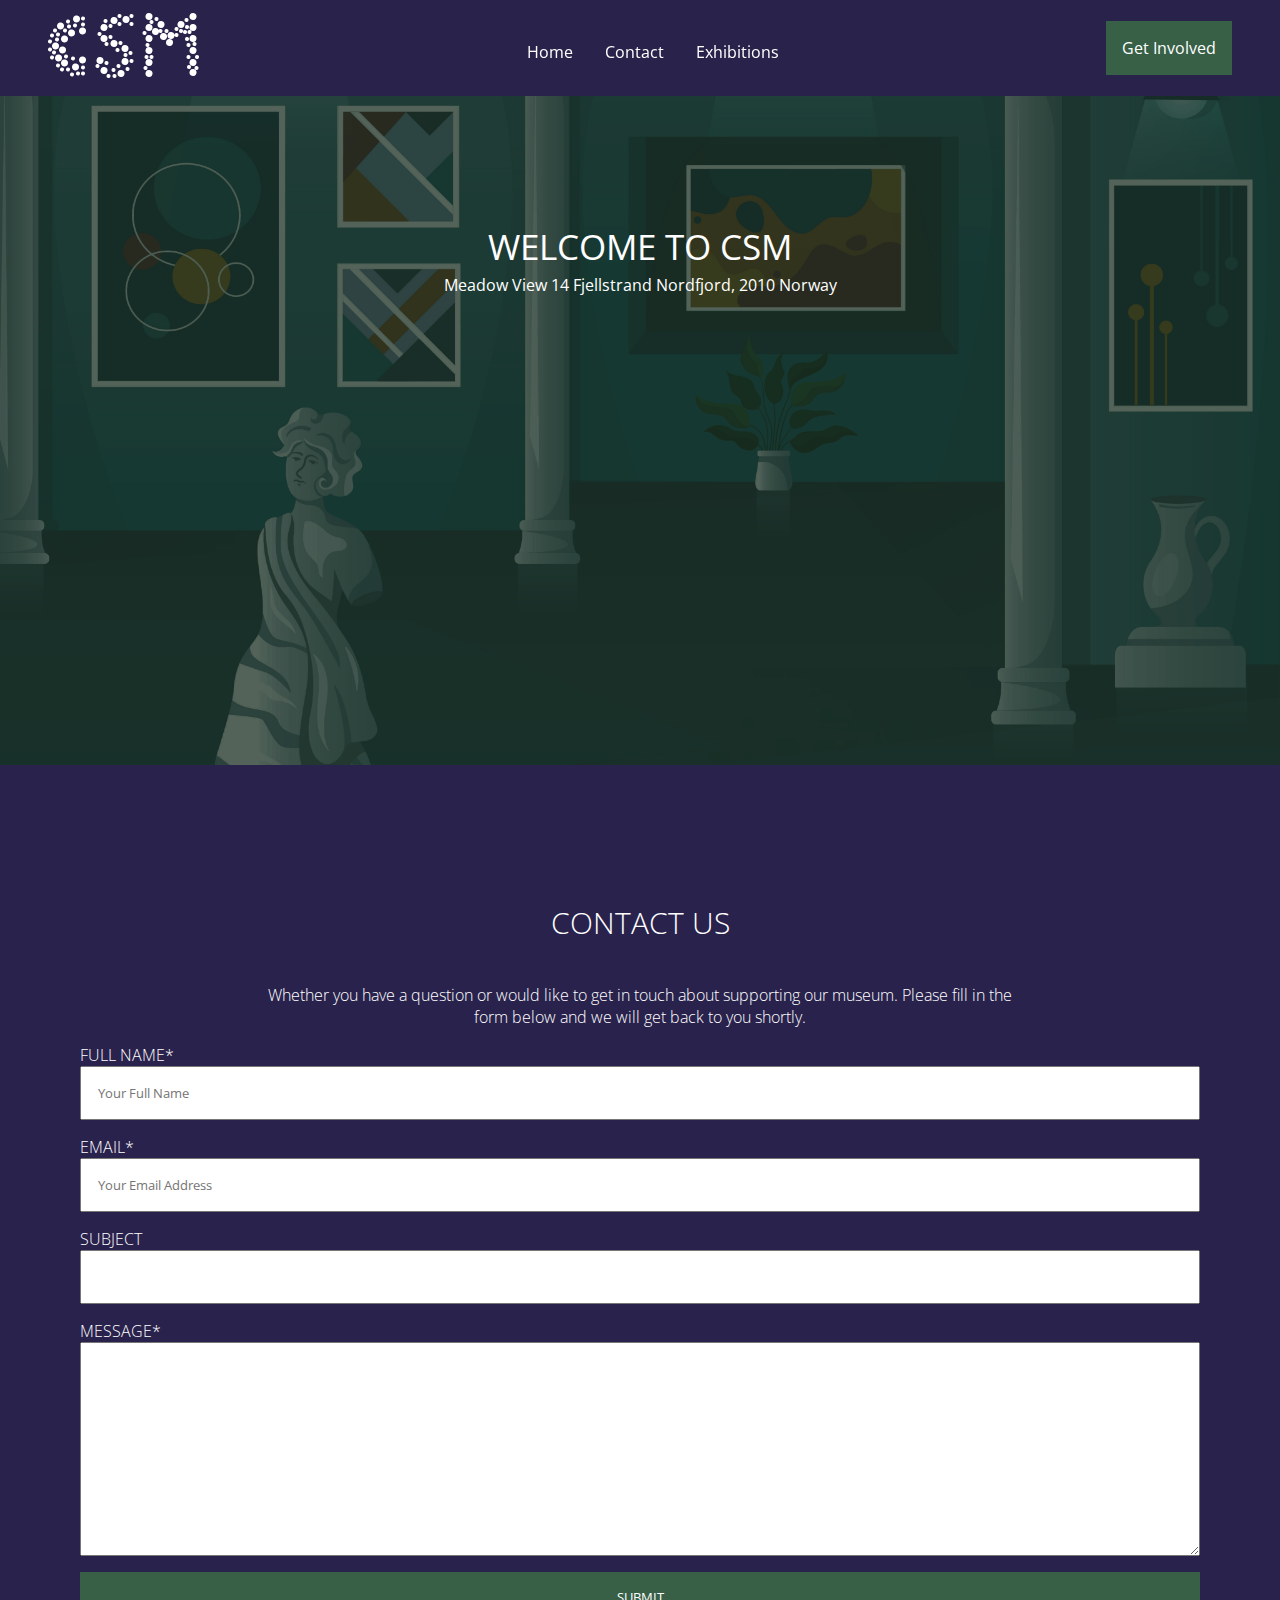
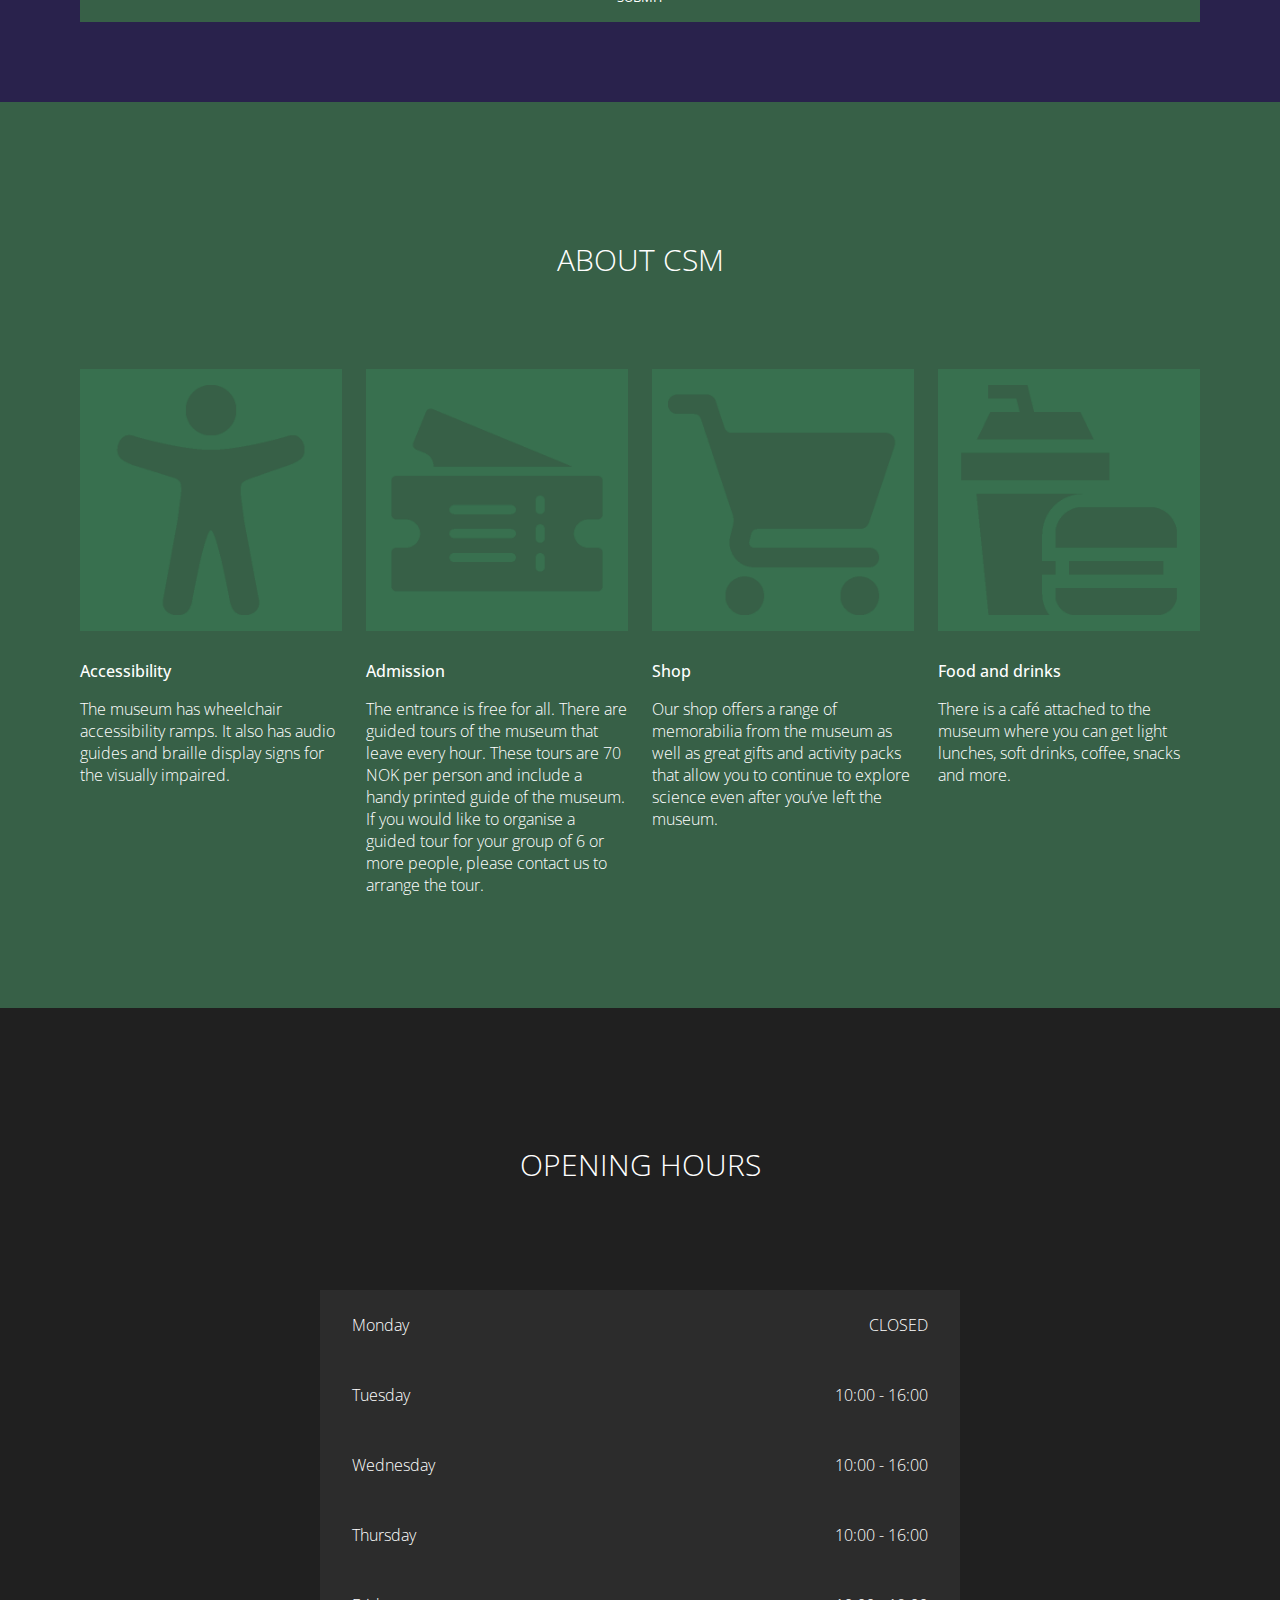
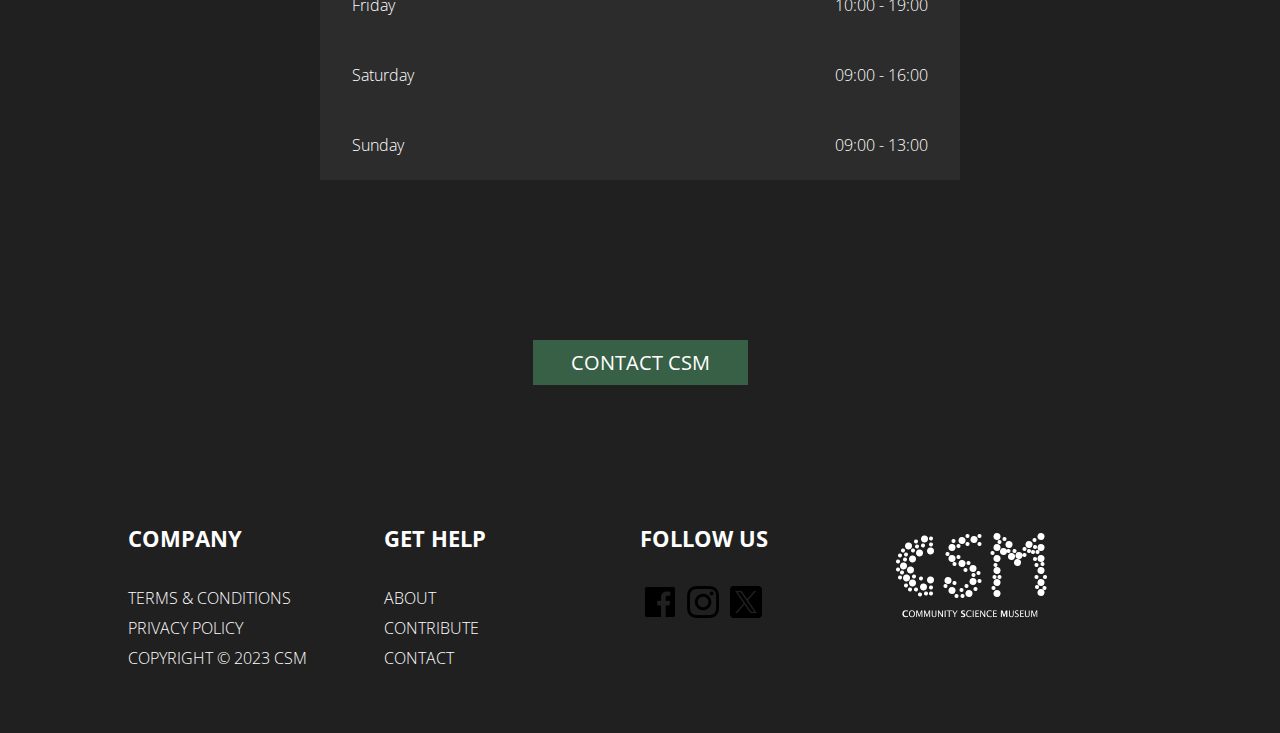
==== contact.html @ cf89c5a9 "styling" ====
<!DOCTYPE html>
<html lang="en">
  <head>
    <meta charset="UTF-8" />
    <meta name="viewport" content="width=device-width, initial-scale=1.0" />
    <title>CSM｜Contact</title>
    <link rel="stylesheet" href="style.css" />
    <link rel="shortcut icon" href="images/favicon.ico" type="image/x-icon" />
  </head>
  <body>
    <nav class="top-nav">
      <div>
        <a href="index.html">
          <img
            src="images/logocsm.png"
            class="logo-csm"
            alt="Community Science Museum LOGO"
          />
        </a>
      </div>
      <input type="checkbox" id="menu-toggle" />
      <label class="menu-button-container" for="menu-toggle">
        <div class="menu-button"></div>
      </label>
      <ul class="menu">
        <li><a href="index.html">Home</a></li>
        <li><a href="contact.html">Contact</a></li>
        <li><a href="exhibition.html">Exhibitions</a></li>
      </ul>
      <ul class="get-involved">
        <li><a href="get-involved.html">Get Involved</a></li>
      </ul>
    </nav>

    <main>
      <div class="banner contact-banner">
        <h1 class="banner-title contact-t">WELCOME TO CSM</h1>
        <span>Meadow View 14 Fjellstrand Nordfjord, 2010 Norway </span>
      </div>

      <div id="contact-section" class="contact-bg">
        <div class="welcome">
          <h2 class="wlc">CONTACT US</h2>
        </div>
        <p class="question">
          Whether you have a question or would like to get in touch about
          supporting our museum. Please fill in the form below and we will get
          back to you shortly.
        </p>

        <div class="container contact-container">
          <form>
            <div class="form-row">
              <label for="fname">FULL NAME*</label>
              <input
                type="text"
                id="fname"
                name="fullname"
                placeholder="Your Full Name"
              />
            </div>

            <div class="form-row">
              <label for="email">EMAIL*</label>
              <input
                type="email"
                id="email"
                name="e-mail"
                placeholder="Your Email Address"
              />
            </div>

            <div class="form-row">
              <label for="subject">SUBJECT</label>
              <input type="text" id="subject" name="subject" placeholder="" />
            </div>

            <div class="form-row">
              <label for="message">MESSAGE*</label>
              <textarea name="message" id="message" rows="10"></textarea>
            </div>

            <div class="form-row">
              <input type="submit" value="SUBMIT" />
            </div>
          </form>
        </div>
      </div>

      <div id="aboutpage" class="how-to-explore">
        <div class="welcome">
          <h2 class="wlc">ABOUT CSM</h2>
        </div>
        <div class="container how-grid">
          <div class="how-item">
            <img src="images/accessgreen.png" alt="accessibility icon" />
          </div>
          <div class="how-item">
            <img src="images/ticketgreen.png" alt="ticket icon" />
          </div>
          <div class="how-item">
            <img src="images/cartgreen.png" alt="shopping cart icon" />
          </div>
          <div class="how-item">
            <img src="images/foodgreen.png" alt="food & drink icon" />
          </div>
          <div class="how-item">
            <span class="desc">Accessibility</span>
            <p>
              The museum has wheelchair accessibility ramps. It also has audio
              guides and braille display signs for the visually impaired.
            </p>
          </div>
          <div class="how-item">
            <span class="desc">Admission</span>
            <p>
              The entrance is free for all. There are guided tours of the museum
              that leave every hour. These tours are 70 NOK per person and
              include a handy printed guide of the museum. If you would like to
              organise a guided tour for your group of 6 or more people, please
              contact us to arrange the tour.
            </p>
          </div>
          <div class="how-item">
            <span class="desc">Shop</span>
            <p>
              Our shop offers a range of memorabilia from the museum as well as
              great gifts and activity packs that allow you to continue to
              explore science even after you’ve left the museum.
            </p>
          </div>
          <div class="how-item">
            <span class="desc">Food and drinks</span>
            <p>
              There is a café attached to the museum where you can get light
              lunches, soft drinks, coffee, snacks and more.
            </p>
          </div>
        </div>
      </div>

      <div id="time-section" class="time">
        <div class="welcome">
          <h2 class="wlc">OPENING HOURS</h2>
        </div>
        <table>
          <tr>
            <td>Monday</td>
            <td>CLOSED</td>
          </tr>
          <tr>
            <td>Tuesday</td>
            <td>10:00 - 16:00</td>
          </tr>
          <tr>
            <td>Wednesday</td>
            <td>10:00 - 16:00</td>
          </tr>
          <tr>
            <td>Thursday</td>
            <td>10:00 - 16:00</td>
          </tr>
          <tr>
            <td>Friday</td>
            <td>10:00 - 19:00</td>
          </tr>
          <tr>
            <td>Saturday</td>
            <td>09:00 - 16:00</td>
          </tr>
          <tr>
            <td>Sunday</td>
            <td>09:00 - 13:00</td>
          </tr>
        </table>
      </div>
      <div class="cta">
        <button class="btn explore">
          <a href="#contact-section">CONTACT CSM</a>
        </button>
      </div>
    </main>

    <footer>
      <div class="footer-col">
        <h4>COMPANY</h4>
        <ul>
          <li><a href="terms.html">TERMS & CONDITIONS</a></li>
          <li><a href="policy.html">PRIVACY POLICY</a></li>
          <li>COPYRIGHT &COPY; 2023 CSM</li>
        </ul>
      </div>
      <div class="footer-col">
        <h4>GET HELP</h4>
        <ul>
          <li><a href="contact.html#aboutpage">ABOUT</a></li>
          <li><a href="get-involved.html">CONTRIBUTE</a></li>
          <li><a href="contact.html">CONTACT</a></li>
        </ul>
      </div>
      <div class="footer-col">
        <h4>FOLLOW US</h4>
        <div class="social">
          <img src="images/facebook (1).png" alt="facebook logo" />
          <img src="images/instagram (1).png" alt="instagram logo" />
          <img src="images/twitter (2).png" alt="twitter logo" />
        </div>
      </div>

      <div class="footer-col">
        <div class="csm-bw">
          <img src="images/CSM-LOG.png" alt="CSM logo" />
        </div>
      </div>
    </footer>
  </body>
</html>
---- style.css ----
@import url("https://fonts.googleapis.com/css2?family=Open+Sans:ital,wght@0,300;0,500;0,700;0,800;1,300;1,500;1,700&display=swap");

/* ALL PAGES */

*,
*::after,
*::before {
  box-sizing: border-box;
  font-family: "Open Sans", sans-serif;
  scroll-behavior: smooth;
}

body {
  margin: 0;
  background-color: var(--body-bg);
}

:root {
  --primary-green: #376047;
  --secondary-green: #38704f;
  --body-bg: #202020;
  --primary-purple: #29224c;
  --secondary-purple: #342a66;
  --purple-grey: #78717c;
  --primary-white: #ffffff;
  --dark-border: #171717;
}

.get-involved {
  background-color: var(--primary-green);
  list-style-type: none;
  padding: 1rem;
}

.get-involved > li a {
  color: var(--primary-white);
  text-decoration: none;
  font-weight: 400;
}

.menu {
  display: flex;
  list-style-type: none;
  margin: 0;
  padding: 0;
}

.top-nav > div a:last-child {
  text-decoration: none;
}

.logo-csm {
  max-width: 100%;
}

.top-nav {
    display: flex;
    flex-direction: row;
    align-items: center;
    justify-content: space-between;
    background-color: rgba(41,34,76,0.99);
    backdrop-filter: blur(1rem);
    color: #fff;
    height: 60px;
    padding: 3em;
    position: fixed;
    z-index: 99999;
    width: 100%;
  }
  
  .menu {
    display: flex;

  list-style-type: none;
  margin: 0;
  padding: 0;
}

.menu > li {
  margin: 0 1rem;
  overflow: hidden;
  margin-top: 0.5rem;
  display: inline block;
  transition: 0.3s ease-in-out;
}

.menu > li a {
  text-decoration: none;
  color: var(--primary-white);
  font-weight: 400;
}

.menu > li a:hover {
  font-weight: 700;
}

.menu-button-container {
  display: none;
  height: 100%;
  width: 30px;
  cursor: pointer;
  flex-direction: column;
  justify-content: center;
  align-items: center;
}

#menu-toggle {
  display: none;
}

.menu-button,
.menu-button::before,
.menu-button::after {
  display: block;
  background-color: var(--primary-white);
  position: absolute;
  height: 2px;
  width: 50px;
  transition: 400ms ease;
  border-radius: 99999px;
}

.menu-button::before {
  content: "";
  margin-top: 10px;
}

.menu-button::after {
  content: "";
  margin-top: -10px;
}

#menu-toggle:checked + .menu-button-container .menu-button::before {
  margin-top: 0px;
  transform: rotate(405deg);
}

#menu-toggle:checked + .menu-button-container .menu-button {
  background: rgba(255, 255, 255, 0);
}

#menu-toggle:checked + .menu-button-container .menu-button::after {
  margin-top: 0px;
  transform: rotate(-405deg);
}

@media (max-width: 768px) {
  .get-involved {
    display: none;
  }

  .menu-button-container {
    display: flex;
  }

  .menu {
    position: absolute;
    top: 95px;
    left: 0;
    flex-direction: column;
    width: 100%;
    justify-content: center;
    align-items: center;
  }

  .padding {
    opacity: 0;
  }

  #menu-toggle ~ .menu li {
    height: 0;
    margin: 0;
    padding: 0;
    border: 0;
    transition: 400ms ease;
  }
  #menu-toggle:checked ~ .menu li {
    height: 4.5rem;
    padding: 1em;
    transition: 400ms ease;
  }
  .menu > li {
    display: flex;
    justify-content: center;
    margin: 0;
    padding: 0.5em 0;
    width: 100%;
    background-color: var(--primary-purple);
    z-index: 1;
  }

  .menu > li a {
    color: var(--primary-white);
  }
}

.container {
  width: min(95%, 70rem);
  margin-inline: auto;
}

footer {
  display: flex;
  flex-wrap: wrap;
  margin-top: auto;
  background-color: var(--body-bg);
  padding: 60px 10%;
  color: var(--primary-white);
}

.footer-col {
  width: 25%;
}

.footer-col h4 {
  position: relative;
  margin-bottom: 30px;
  font-size: 22px;
}

.footer-col ul {
  list-style: none;
  padding: 0;
  margin: 0;
}

.footer-col a,
.footer-col {
  text-decoration: none;
  color: var(--primary-white);
  transition: 0.4s ease;
  font-weight: 300;
  line-height: 30px;
}

.footer-col a:hover {
  padding-left: 2px;
}

.social img {
  display: inline-block;
  padding: 3.5px;
}

.csm-bw {
  position: relative;
  margin-top: 40px;
}

@media (max-width: 768px) {
  .footer-col {
    width: 50%;
  }

  footer {
    margin-inline: auto;
  }
}

@media (max-width: 500px) {
  footer {
    flex-direction: column;
    justify-content: center;
    align-items: center;
  }
}

/* HOME PAGE */

.banner {
    background-color: var(--primary-purple);
    padding-top: 200px;
    padding-bottom: 200px;
    justify-content: center;
    align-items: center;
    margin-inline: auto;
    background-size: cover;
    overflow-x: hidden;
    min-height: 70vh;
}

.greenastro {
  display: grid;
  grid-template-columns: 1fr 1fr;
  width: min(90%, 90rem);
  margin-inline: auto;
  justify-content: center;
  align-items: center;
}

.astro-item {
  justify-content: center;
  text-align: center;
  color: var(--primary-white);
}

.banner-title {
  font-size: 35px;
  font-weight: 400;
  display: flex;
  justify-content: center;
  text-align: center;
  align-items: center;
  color: var(--primary-white);
}

.astro-item img {
  max-width: 100%;
  -webkit-animation: spin 10s linear infinite;
  -moz-animation: spin 10s linear infinite;
  animation: spin 10s linear infinite;
}
@-moz-keyframes spin {
  100% {
    -moz-transform: rotate(360deg);
  }
}
@-webkit-keyframes spin {
  100% {
    -webkit-transform: rotate(360deg);
  }
}
@keyframes spin {
  100% {
    -webkit-transform: rotate(360deg);
    transform: rotate(360deg);
  }
}

@media (max-width: 1000px) {
  .greenastro {
    grid-template-columns: 1fr;
  }
}

@media (max-width: 600px) {
  .greenastro h1 {
    font-size: 30px;
    word-wrap: nowrap;
  }
}

.welcome {
  display: flex;
  justify-content: center;
  align-items: center;
  margin-top: 5rem;
}

.wlc {
  color: var(--primary-white);
  font-size: 30px;
  font-weight: 300;
}


@media (max-width: 500px) {
  .opening {
    font-size: 20px;
  }
}

.opening {
  margin-top: -40px;
}

.opening a {
  color: var(--primary-white);
}

.welcome-container {
  gap: 1.5rem;
  display: grid;
  padding-block: 2rem;
  justify-content: center;
  grid-template-columns: repeat(2, 1fr);
  margin-top: 3rem;
}

.welcome-block {
  display: flex;
  flex-direction: column;
  justify-content: center;
  align-items: center;
  padding: 1rem;
  color: white;
  border: 2px solid var(--dark-border);
  gap: 1rem;
}

.welcome-block {
  font-weight: 300;
}

.welcome-image {
  background-image: url(images/fossile.png);
  background-position: center;
  background-size: cover;
  background-repeat: no-repeat;
}

.join-us {
  font-weight: 700;
}

@media (max-width: 950px) {
  .welcome-container {
    display: flex;
    flex-direction: column;
  }

  .welcome-image {
    aspect-ratio: 1.8;
  }
}

.container-bg.purple {
  background-color: var(--primary-purple);
  padding: 2rem;
}

.container-home {
  gap: 1.5rem;
  display: grid;
  padding-block: 2rem;
  grid-template-columns: repeat(3, 1fr);
}

.container-item img {
  max-width: 100%;
  min-height: 100%;
  padding: 1rem;
}

.container-item:nth-child(1) {
  grid-row: span 2;
  grid-column: span 2;
}

@media (max-width: 750px) {
  .container-home {
    display: flex;
    flex-direction: column;
    justify-content: center;
    align-items: center;
  }
}

.exhibition {
  font-size: 13px;
  color: var(--primary-white);
  padding: 0.8rem;
  cursor: grab;
  box-shadow: 2.5rem 3.75rem 3rem -3rem black;
  font-weight: 500;
  background-size: 45%;
  background-repeat: no-repeat;
  background-position: top right 15%;
}

.exhibition:hover {
  transform: translateY(-20px);
  background: var(--primary-white);
  color: #000000;
  transition: ease-out 0.3s;
  border-radius: 0.3rem;
}

.cosmology {
  background-color: var(--primary-purple);
  background-image: url(images/space.png);
}

.robotic {
  background-color: var(--purple-grey);
  background-image: url(images/ai.png);
}

.ecology {
  background-color: var(--body-bg);
  background-image: url(images/save-the-world.png);
}

.evolution {
  background-color: var(--primary-green);
  background-image: url(images/evolution.png);
}

.biology {
  background-color: var(--body-bg);
  background-image: url(images/molecular.png);
  background-position: bottom right 15%;
}

.exhibition-grid {
  gap: 1.5rem;
  display: grid;
  padding-block: 2rem;
}

.flex {
  display: flex;
  align-items: center;
}

.sub-title {
  font-weight: 700;
  font-size: 18px;
}

.ex-title {
  font-size: 18px;
  margin-bottom: 15px;
}

@media screen and (min-width: 900px) {
  .exhibition-grid {
    grid-template-columns: repeat(4, 1fr);
  }

  .exhibition:last-child {
    grid-column-start: 4;
    grid-row-start: 1;
    grid-row-end: 3;
  }

  .cosmology,
  .evolution {
    grid-column: span 2;
  }
}

@media (max-width: 850px) {
  .exhibition {
    background-size: 25%;
  }
}

.btn a {
  text-decoration: none;
  color: var(--primary-white);
  padding: 0.5rem;
  padding-left: 2rem;
  padding-right: 2rem;
  margin: 0;
  font-size: 20px;
  font-weight: 400;
}

.cta {
  display: flex;
  justify-content: center;
  align-items: center;
  margin-bottom: 3rem;
  margin-top: 1rem;
}

.view-more {
  background-color: var(--primary-purple);
  display: flex;
  border: none;
}

.image-gallery {
  gap: 1.5rem;
  display: grid;
  padding-block: 2rem;
  grid-template-columns: repeat(3, 1fr);
}

.gallery-item {
  aspect-ratio: 0.8/1;
  box-shadow: 2.5rem 3.75rem 3rem -3rem black;
}

.gallery-item:first-child {
  background-image: url(images/flatart-polarb.png);
}
.gallery-item:nth-child(2) {
  background-image: url(images/flatart-plane.png);
}
.gallery-item:nth-child(3) {
  background-image: url(images/flatart-lab.png);
}
.gallery-item:nth-child(4) {
  background-image: url(images/flatart-dino.png);
}
.gallery-item:nth-child(5) {
  background-image: url(images/museumgrid.png);
}
.gallery-item:last-child {
  background-image: url(images/flatart-robot.png);
}

.gallery-item {
  background-position: center;
  background-size: cover;
  background-repeat: no-repeat;
}

@media (max-width: 850px) {
  .image-gallery {
    grid-template-columns: repeat(2, 1fr);
  }
}


.explore {
  background-color: var(--primary-green);
  border: none;
  display: flex;
}

.explore:hover,
.visit:hover,
.get-involved:hover {
  box-shadow: #1b3324 5px 5px;
}

.btn.explore-banner {
  border: 5px solid rgb(12, 1, 44);
}

.view-more:hover,
.involved:hover,
.explore-banner:hover {
  box-shadow: rgb(12, 1, 44) 5px 5px;
}

.btn:hover {
  transform: translateY(-5px);
  transition: ease-in 0.3s;
}

.get-involved:hover {
  transform: translateY(-5px);
  transition: ease-in 0.3s;
}

.btn.visit {
  background-color: var(--primary-green);
  border: none;
  padding: 0.5rem;
}

.btn.involved,
.explore-banner {
  background-color: var(--primary-purple);
  border: none;
  padding: 0.5rem;
  margin-top: 1.5rem;
}

.explore-grid {
  display: grid;
  padding-block: 2rem;
  grid-template-columns: repeat(2, 1fr);
  gap: 5rem;
  padding: 20px;
}

.explore-item {
  background-color: var(--primary-green);
  min-height: 400px;
}

.teacher {
  background-image: url(images/professor.png);
  background-size: contain;
  background-repeat: no-repeat;
  background-position: center;
}

.kid {
  background-image: url(images/children.png);
  background-size: contain;
  background-repeat: no-repeat;
  background-position: center;
}

.research {
  background-image: url(images/student.png);
  background-size: contain;
  background-repeat: no-repeat;
  background-position: center;
}

.container-bg.green {
  background-color: var(--secondary-green);
  padding: 2rem;
}

.explore-item.paragraph {
  display: flex;
  flex-direction: column;
  justify-content: center;
  align-items: center;
  color: var(--primary-white);
  background-color: var(--secondary-green);
  font-weight: 300;
}

.paragraph h3 {
  font-weight: 400;
}

@media (max-width: 850px) {
  .explore-grid {
    grid-template-columns: 1fr;
    gap: 0rem;
  }

  .explore-item:nth-child(1) {
    grid-row: 2;
  }

  .explore-item:last-child {
    grid-row-start: 5;
  }
}

/* EXHIBITION PAGE */

.exhibition-banner {
  background-image: url(images/exhibition-banner.png);
  height: 70vh;
  background-position: top right 70%;
  background-size: cover;
}

.ex-container {
  gap: 1.5rem;
  display: grid;
  padding-block: 2rem;
  grid-template-columns: repeat(2, 1fr);
}

.ex-item {
  position: relative;
  display: inline-block;
  cursor: pointer;
}

.testmest {
  color: var(--primary-white);
  display: flex;
  justify-content: center;
  background-color: var(--secondary-green);
  margin: 0;
  padding: 1rem;
}

.overlay-content {
  position: absolute;
  top: 0%;
  left: 0;
  width: 100%;
  padding: 20px;
  box-sizing: border-box;
  text-align: center;
  transition: transform 0.5s ease-in-out;
  transform: translateY(50px);
  opacity: 0;
  background-color: rgba(41, 34, 76, 0.9);
  z-index: 2;
}

.ex-item:hover .overlay-content {
  transform: translateY(0);
  opacity: 1;
}

.ex-item:hover .testmest {
  opacity: 0;
}

.overlay-content h2 {
  font-size: 24px;
  margin-bottom: 10px;
  color: var(--primary-white);
}

.overlay-content p {
  font-size: 13px;
  color: var(--primary-white);
  font-weight: 300;
}

.ex-item img {
  object-fit: cover;
  max-width: 100%;
  max-height: 100%;
  object-position: center;
  background-color: var(--secondary-green);
  box-shadow: 2.5rem 3.75rem 3rem -3rem black;
}

.ex-item:nth-child(3) {
  grid-column: span 2;
}

.ex-item::before {
  content: "";
  position: absolute;
  top: 0;
  left: 0;
  display: flex;
  width: 100%;
  height: 100%;
  background-color: rgba(41, 34, 76, 0.95);
  z-index: 1;
  opacity: 0;
  text-align: center;
  justify-content: center;
  color: white;
  transition: ease-out 0.5s;
}

.ex-item:hover::before {
  opacity: 1;
}

@media (max-width: 900px) {
  .ex-container {
    grid-template-columns: repeat(1, 1fr);
  }

  .ex-item:nth-child(3) {
    grid-column: span 1;
  }
}


.upcomming-bg {
  background-color: var(--primary-purple);
}

.upcomming {
  gap: 1.5rem;
  display: grid;
  padding-block: 2rem;
}

.event-item img {
  max-width: 100%;
}

.event-item {
  justify-content: center;
  text-align: center;
  color: var(--primary-white);
}

.event-item p {
  font-weight: 300;
}

.intrested {
  display: grid;
  justify-content: center;
  text-align: center;
  padding-bottom: 2rem;
  color: var(--primary-white);
}

.intrested p {
  margin-top: -10px;
}

.toppad {
  padding-top: 2rem;
}

.contact-banner {
  height: 85vh;
  background-image: url(images/welcomebanner.png);
}

.contact-banner span {
  color: var(--primary-white);
  display: flex;
  justify-content: center;
}

.contact-t {
  margin-bottom: 4px;
}

@media (max-width: 400px) {
  .contact-banner span {
    font-size: 12px;
  }
}

form {
  display: flex;
  flex-direction: column;
  color: white;
  font-weight: 300;
}

.form-row {
  display: flex;
  flex-direction: column;
  margin-bottom: 1rem;
}

input,
textarea,
input[type="submit"] {
  width: 100%;
  max-width: 100%;
  box-sizing: border-box;
  padding: 1rem;
}

input[type="submit"] {
  background-color: var(--primary-green);
  color: white;
  border: none;
  cursor: pointer;
}

input[type="submit"]:hover {
  background-color: #38704f;
  box-shadow: #1b3324 5px 5px;
  transform: translateY(-5px);
  transition: ease-in 0.3s;
}

.contact-bg {
  background-color: var(--primary-purple);
  padding-top: 2rem;
  padding-bottom: 4rem;
}

.question {
  width: min(95%, 50rem);
  display: grid;
  justify-content: center;
  text-align: center;
  margin: 0 auto;
  padding: 1rem;
  color: var(--primary-white);
  font-weight: 300;
}

.how-to-explore {
  background-color: var(--primary-green);
  padding-top: 2rem;
  padding-bottom: 4rem;
}

.how-item img {
  max-width: 100%;
  background-color: #38704f;
  padding: 1rem;
}

.how-grid {
  margin-top: 2rem;
  display: grid;
  grid-template-columns: repeat(4, 1fr);
  gap: 1.5rem;
  justify-content: center;
  padding-block: 2rem;
}

.how-item {
  color: var(--primary-white);
  font-weight: 300;
}

.how-item > span {
  font-weight: 500;
}

button {
  cursor: pointer;
}

@media (max-width: 900px) {
  .how-grid {
    grid-template-columns: repeat(2, 1fr);
  }

  .how-item:nth-child(5),
  .how-item:nth-child(6) {
    grid-row: 2;
  }
}
.time {
  background: var(--body-bg);
  padding-top: 2rem;
  padding-bottom: 4rem;
}

table {
  width: min(95%, 40rem);
  margin: 80px auto;
  border-collapse: collapse;
  background: #2c2c2c;
  color: var(--primary-white);
  font-weight: 300;
}

td {
  padding: 1.5rem 2rem;
  text-align: left;
}

td:nth-child(2),
th:nth-child(2) {
  padding-left: 12px;
  text-align: right;
}

.getin {
  background-image: url(images/getinvolvedbanner.png);
  background-position: top right 80%;
}

.involved-grid {
  margin-top: 2rem;
  display: grid;
  grid-template-columns: repeat(3, 1fr);
  gap: 1.5rem;
  justify-content: center;
  padding-block: 2rem;
}

.involved-item img {
  max-width: 100%;
}

.meaning {
  color: white;
  font-weight: 300;
  background-color: #2c2c2c;
  padding: 1rem;
}

.involved-item > span {
  font-weight: 500;
}

@media (max-width: 750px) {
  .involved-grid {
    grid-template-columns: 1fr;
  }

  .involved-item:nth-child(4) {
    grid-row: 2;
  }

  .involved-item:nth-child(5) {
    grid-row: 4;
  }
}

.last-update {
  color: var(--purple-grey);
  font-size: 12px;
}

.policy-banner {
  background-color: var(--body-bg);
  height: 15vh;
}

.terms-container {
  display: flex;
  justify-content: center;
  flex-direction: column;
}

.terms-container h3 {
  color: var(--primary-white);
  display: flex;
}

.terms-container p {
  color: var(--primary-white);
  font-weight: 300;
}

.terms-container a {
  color: var(--primary-green);
}

.conditions {
  color: var(--primary-white);
  display: flex;
  justify-content: center;
}
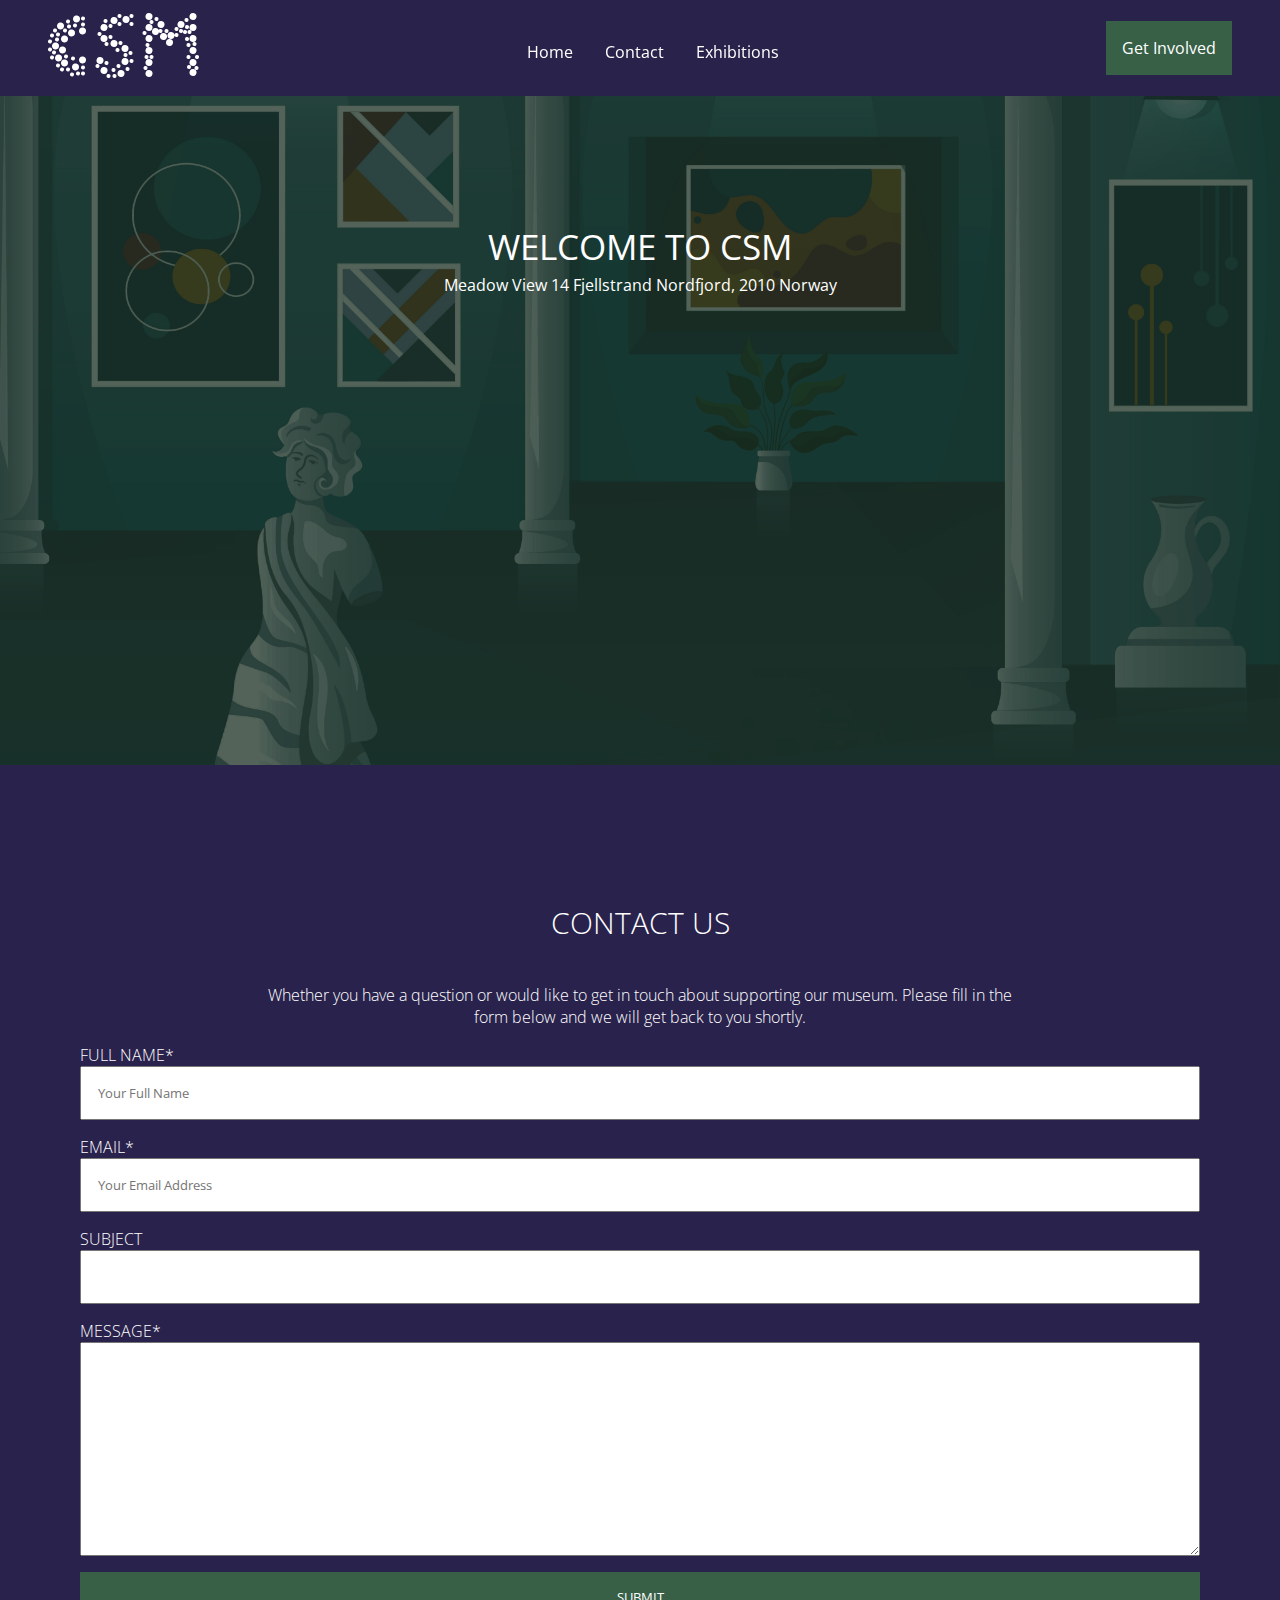
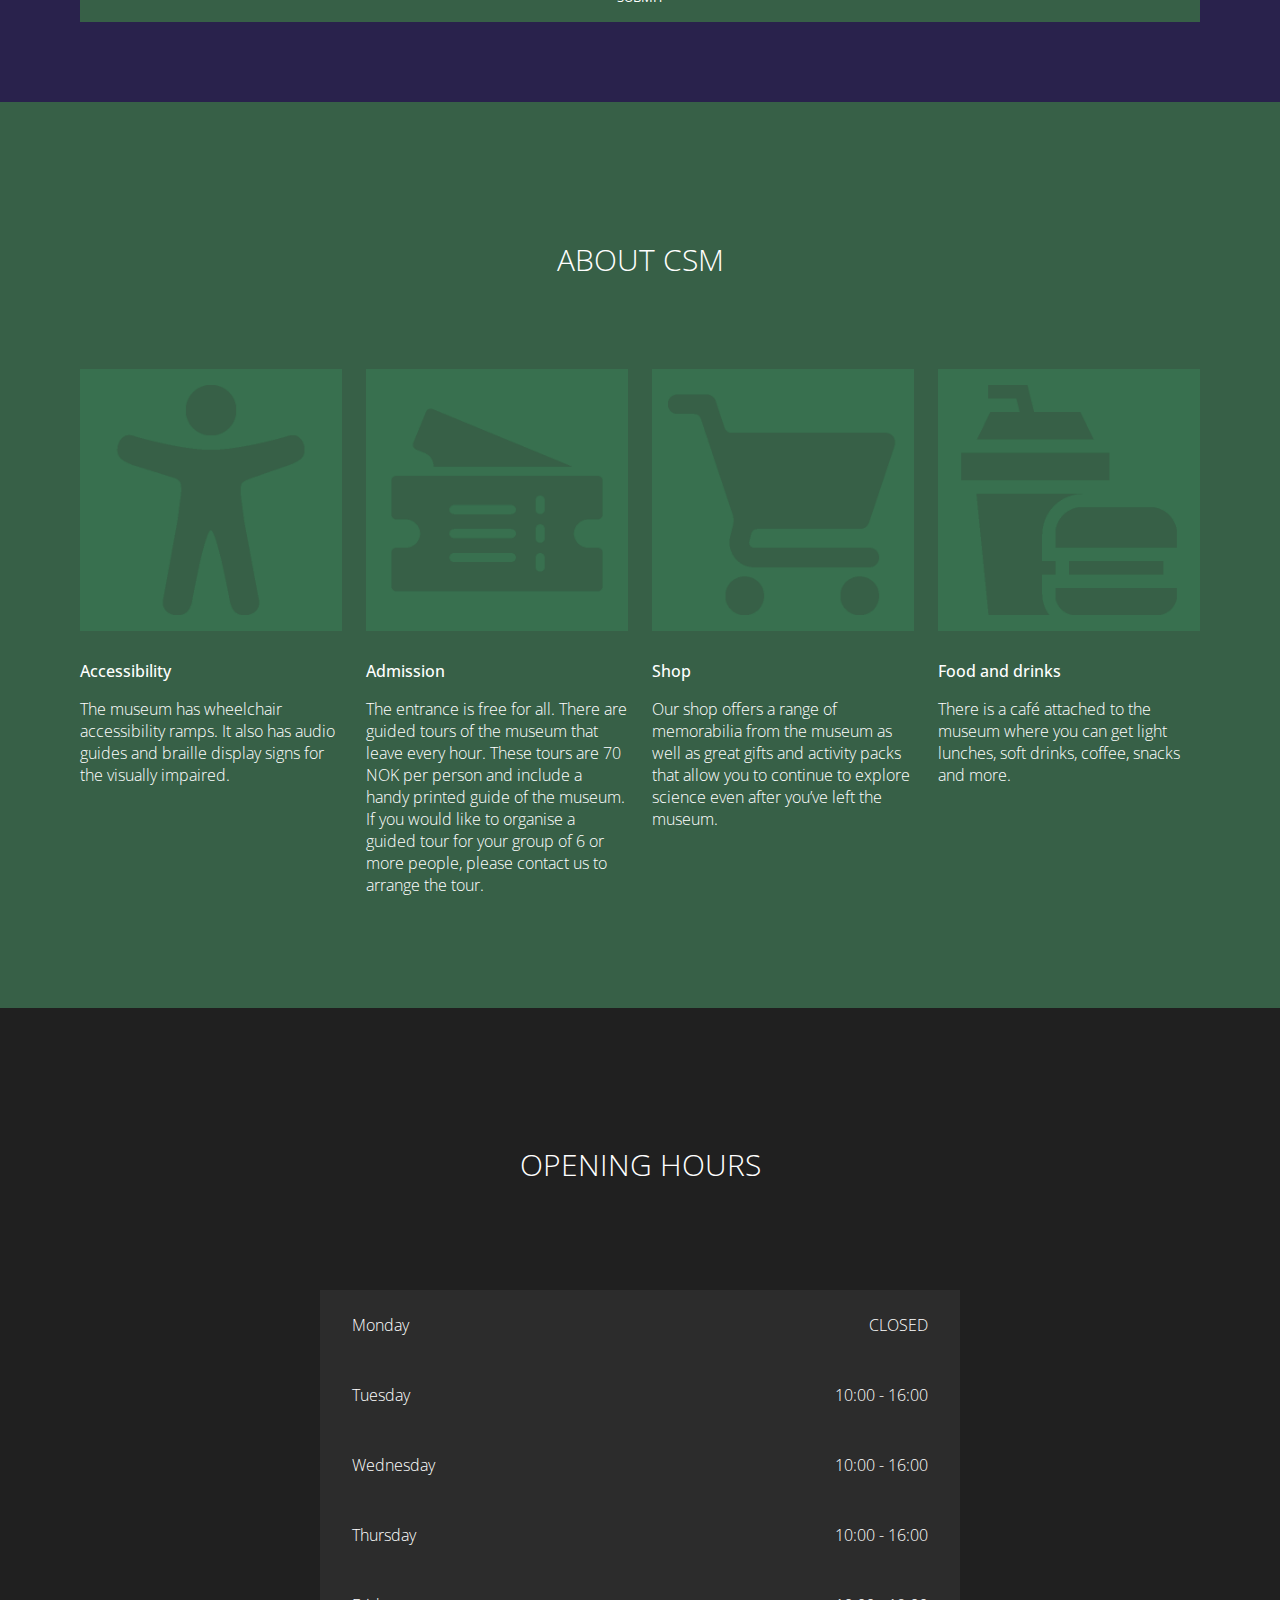
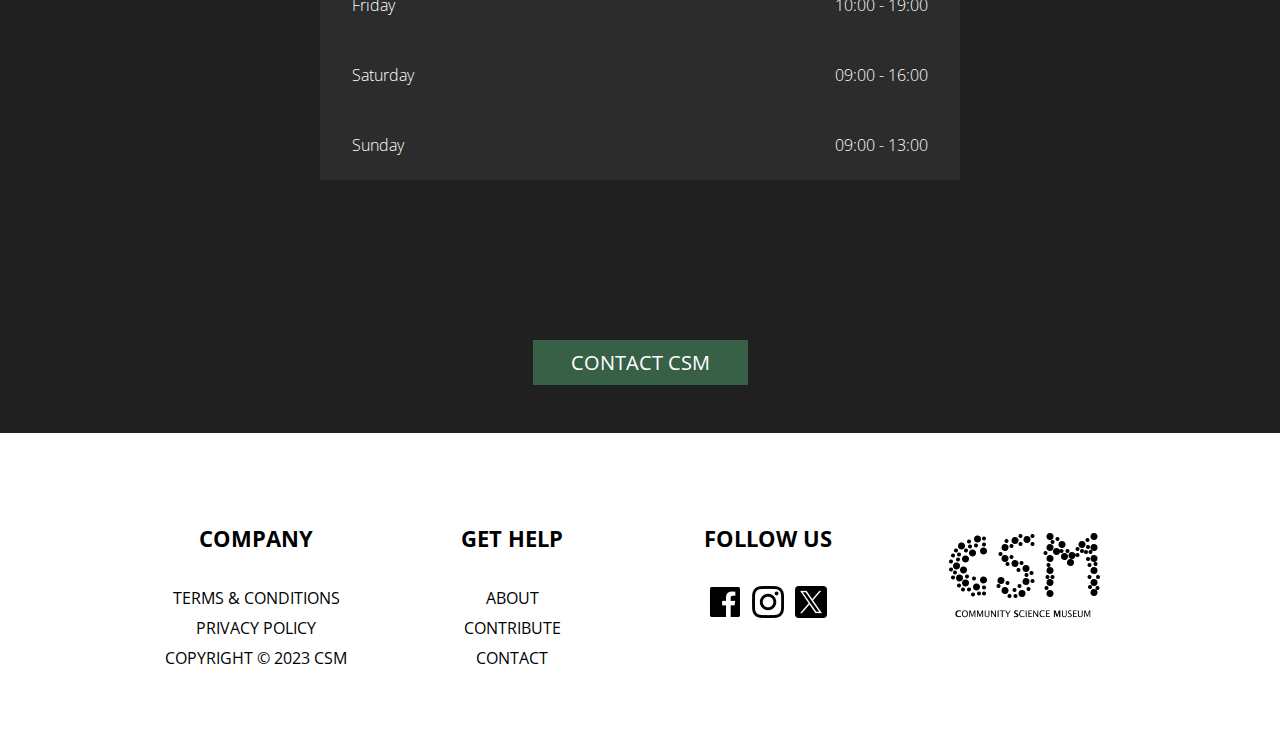
==== commit b01d1da1: "styling css" ====
--- a/contact.html
+++ b/contact.html
@@ -209,7 +209,7 @@
 
       <div class="footer-col">
         <div class="csm-bw">
-          <img src="images/CSM-LOG.png" alt="CSM logo" />
+          <img src="images/CSM-LOGO-BLACK-WHITE.png" alt="CSM logo" />
         </div>
       </div>
     </footer>
--- a/style.css
+++ b/style.css
@@ -203,13 +203,15 @@
   display: flex;
   flex-wrap: wrap;
   margin-top: auto;
-  background-color: var(--body-bg);
+  background-color: var(--primary-white);
   padding: 60px 10%;
-  color: var(--primary-white);
+  color: var(--primary-purple);
 }
 
 .footer-col {
   width: 25%;
+  justify-content: center;
+  text-align: center;
 }
 
 .footer-col h4 {
@@ -227,9 +229,9 @@
 .footer-col a,
 .footer-col {
   text-decoration: none;
-  color: var(--primary-white);
+  color: black;
   transition: 0.4s ease;
-  font-weight: 300;
+  font-weight: 400;
   line-height: 30px;
 }
 
@@ -430,6 +432,7 @@
   max-width: 100%;
   min-height: 100%;
   padding: 1rem;
+  border: 2px solid rgb(12, 1, 44);
 }
 
 .container-item:nth-child(1) {
@@ -651,71 +654,47 @@
   margin-top: 1.5rem;
 }
 
-.explore-grid {
-  display: grid;
-  padding-block: 2rem;
-  grid-template-columns: repeat(2, 1fr);
-  gap: 5rem;
-  padding: 20px;
-}
-
-.explore-item {
+
+.explore-bg {
   background-color: var(--primary-green);
-  min-height: 400px;
-}
-
-.teacher {
-  background-image: url(images/professor.png);
-  background-size: contain;
-  background-repeat: no-repeat;
-  background-position: center;
-}
-
-.kid {
-  background-image: url(images/children.png);
-  background-size: contain;
-  background-repeat: no-repeat;
-  background-position: center;
-}
-
-.research {
-  background-image: url(images/student.png);
-  background-size: contain;
-  background-repeat: no-repeat;
-  background-position: center;
-}
-
-.container-bg.green {
+  padding-bottom: 2rem;
+}
+
+.explore-flex {
+  display: flex;
+  margin-inline: auto;
+  justify-content: center;
+  padding-top: 5rem;
+  padding-bottom: 5rem;
+}
+
+
+.explore-card img {
+  max-width: 100%;
   background-color: var(--secondary-green);
+
+}
+
+.explore-card {
+  display: block;
+  width: 33%;
   padding: 2rem;
-}
-
-.explore-item.paragraph {
-  display: flex;
-  flex-direction: column;
-  justify-content: center;
-  align-items: center;
-  color: var(--primary-white);
-  background-color: var(--secondary-green);
+  color: var(--primary-white);
+}
+
+.explore-card p,
+.explore-card h3 {
   font-weight: 300;
 }
 
-.paragraph h3 {
-  font-weight: 400;
-}
-
-@media (max-width: 850px) {
-  .explore-grid {
-    grid-template-columns: 1fr;
-    gap: 0rem;
-  }
-
-  .explore-item:nth-child(1) {
-    grid-row: 2;
-  }
-
-  .explore-item:last-child {
-    grid-row-start: 5;
+
+@media (max-width: 1050px) {
+  .explore-flex {
+    flex-direction: column;
+  }
+
+  .explore-card {
+    width: 100%;
   }
 }
 
@@ -726,6 +705,7 @@
   height: 70vh;
   background-position: top right 70%;
   background-size: cover;
+  overflow: hidden;
 }
 
 .ex-container {
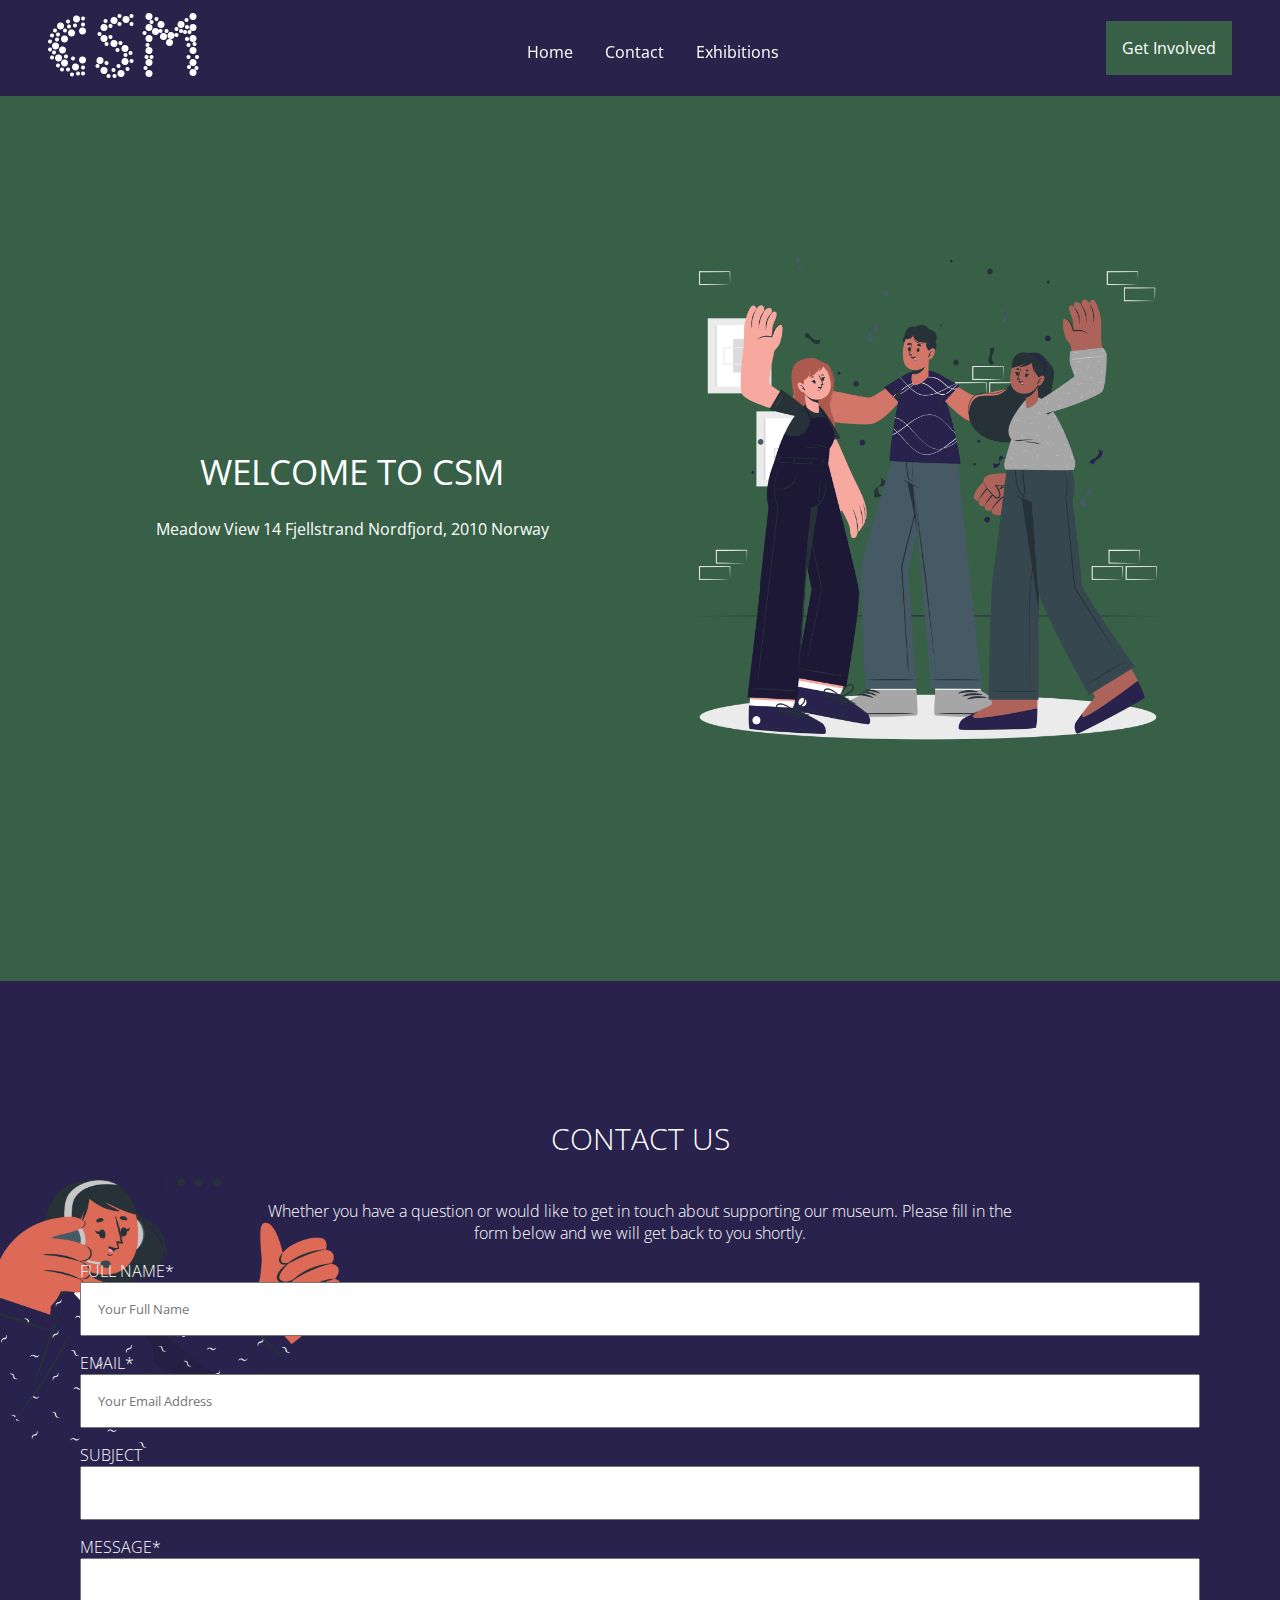
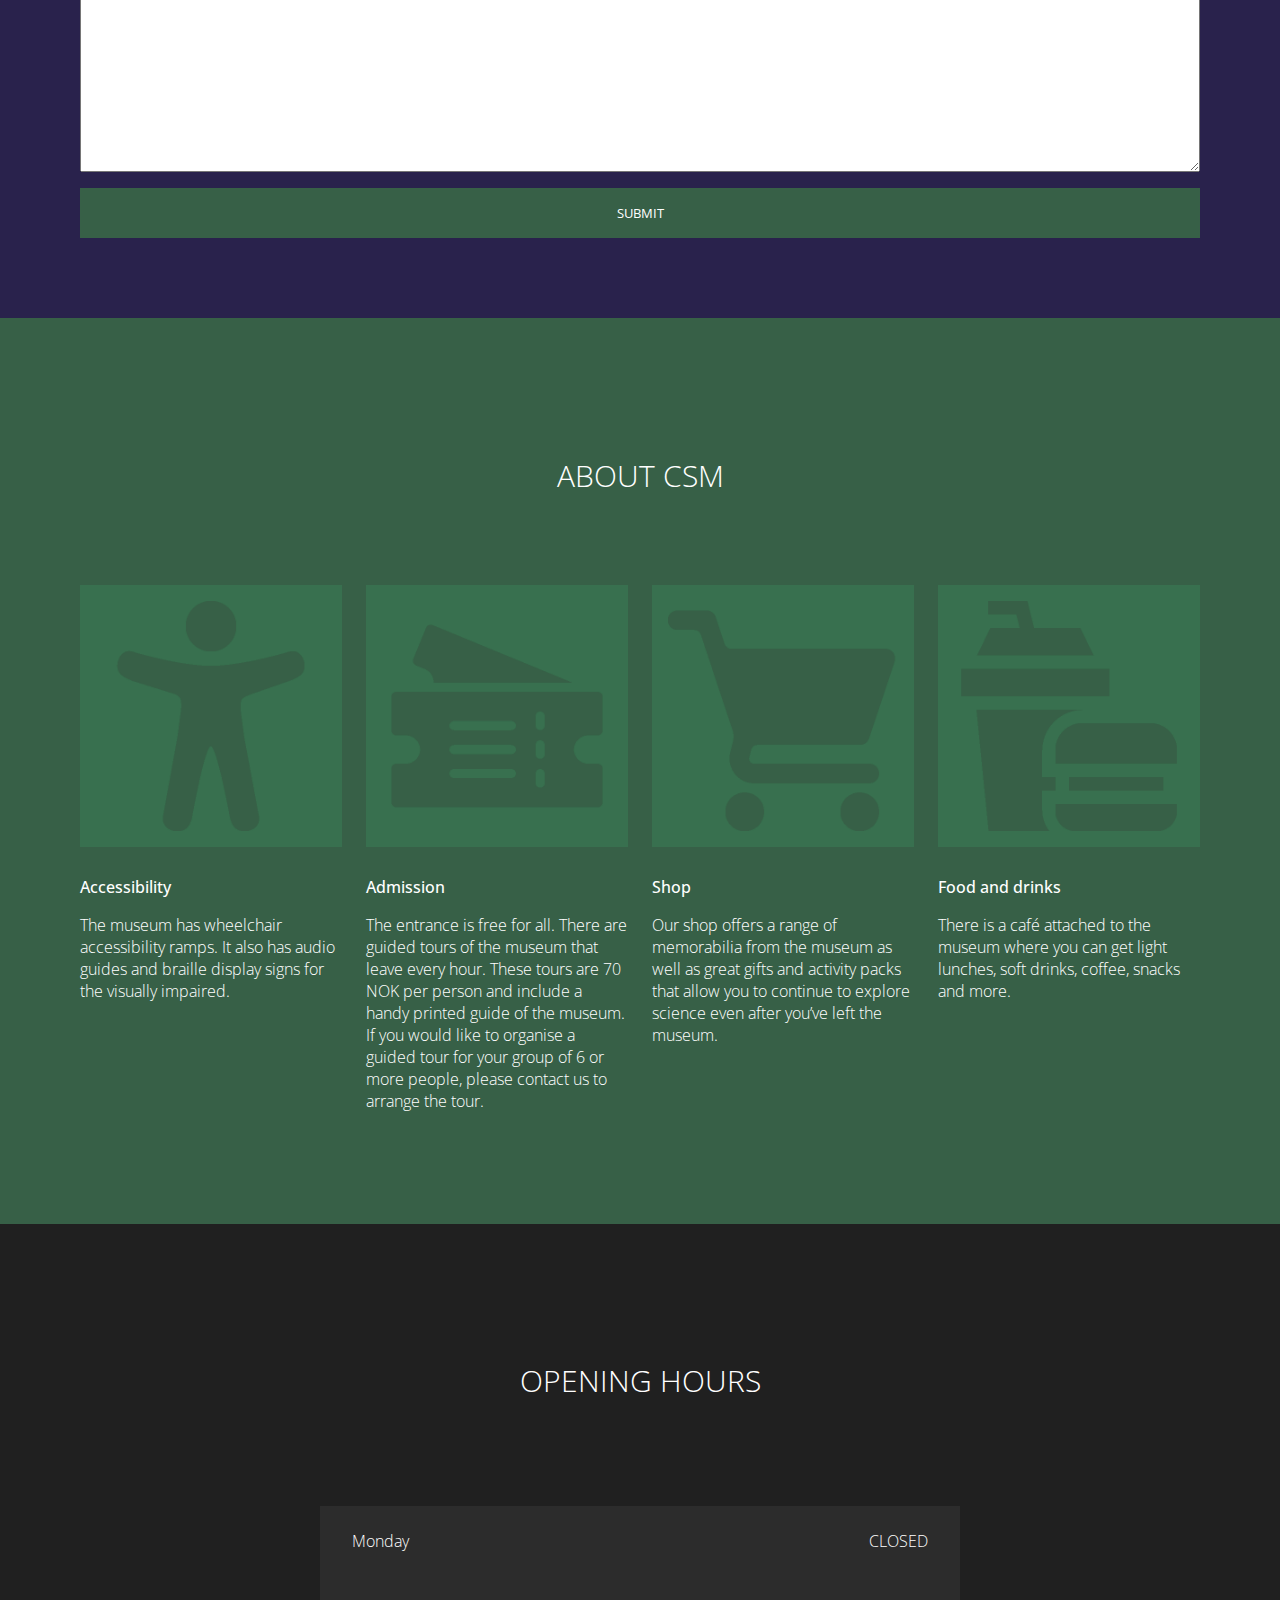
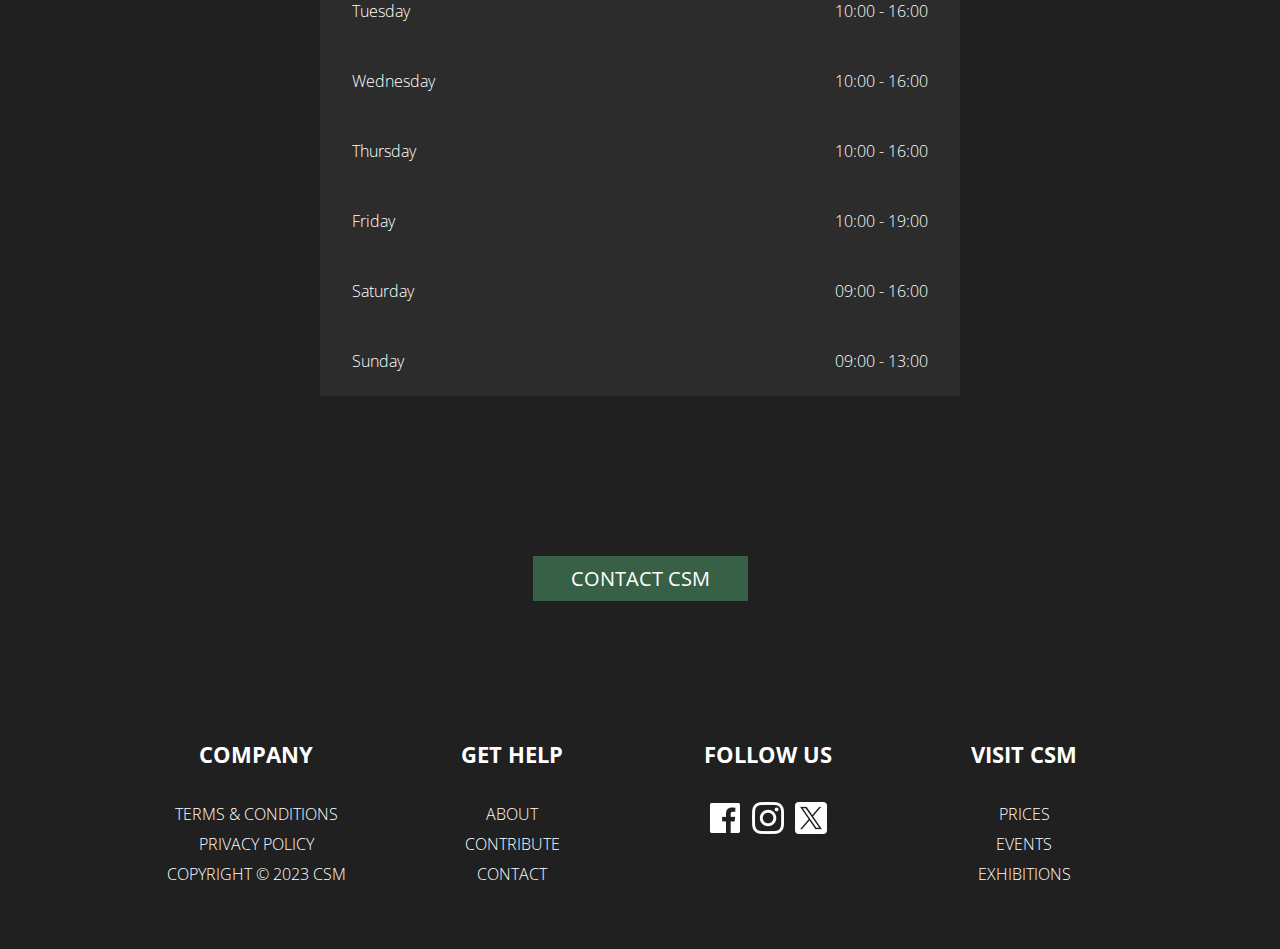
==== commit 7c431bdb: "css" ====
--- a/contact.html
+++ b/contact.html
@@ -33,10 +33,17 @@
     </nav>
 
     <main>
-      <div class="banner contact-banner">
-        <h1 class="banner-title contact-t">WELCOME TO CSM</h1>
-        <span>Meadow View 14 Fjellstrand Nordfjord, 2010 Norway </span>
-      </div>
+      <section class="banner contact-banner">
+        <div class="greenastro">
+          <div class="astro-item">
+            <h1 class="banner-title">WELCOME TO CSM</h1>
+            <p>Meadow View 14 Fjellstrand Nordfjord, 2010 Norway</p>
+          </div>
+          <div class="astro-item none">
+            <img src="images/Welcome-cuate.png" alt="" />
+          </div>
+        </div>
+      </section>
 
       <div id="contact-section" class="contact-bg">
         <div class="welcome">
@@ -201,16 +208,19 @@
       <div class="footer-col">
         <h4>FOLLOW US</h4>
         <div class="social">
-          <img src="images/facebook (1).png" alt="facebook logo" />
-          <img src="images/instagram (1).png" alt="instagram logo" />
-          <img src="images/twitter (2).png" alt="twitter logo" />
-        </div>
-      </div>
-
-      <div class="footer-col">
-        <div class="csm-bw">
-          <img src="images/CSM-LOGO-BLACK-WHITE.png" alt="CSM logo" />
-        </div>
+          <img src="images/facebook (1) 1.png" alt="facebook logo" />
+          <img src="images/instagram (1) 1.png" alt="instagram logo" />
+          <img src="images/twitter (2) 1.png" alt="twitter logo" />
+        </div>
+      </div>
+
+      <div class="footer-col">
+        <h4>VISIT CSM</h4>
+        <ul>
+          <li><a href="contact.html#aboutpage">PRICES</a></li>
+          <li><a href="exhibition.html#upcome-section">EVENTS</a></li>
+          <li><a href="exhibition.html">EXHIBITIONS</a></li>
+        </ul>
       </div>
     </footer>
   </body>
--- a/style.css
+++ b/style.css
@@ -90,8 +90,8 @@
   font-weight: 400;
 }
 
-.menu > li a:hover {
-  font-weight: 700;
+.menu > li:hover {
+  transform: scale(1.1);
 }
 
 .menu-button-container {
@@ -203,9 +203,8 @@
   display: flex;
   flex-wrap: wrap;
   margin-top: auto;
-  background-color: var(--primary-white);
+  background-color: var(--body-bg);
   padding: 60px 10%;
-  color: var(--primary-purple);
 }
 
 .footer-col {
@@ -229,14 +228,18 @@
 .footer-col a,
 .footer-col {
   text-decoration: none;
-  color: black;
-  transition: 0.4s ease;
-  font-weight: 400;
+  color: var(--primary-white);
+  font-weight: 300;
   line-height: 30px;
-}
-
-.footer-col a:hover {
-  padding-left: 2px;
+  transition: all .2s ease-in-out;
+}
+
+.footer-col li:hover {
+  transform: scale(1.1)
+}
+
+.footer-col li {
+  transition: 250ms ease-in-out;
 }
 
 .social img {
@@ -417,7 +420,7 @@
 }
 
 .container-bg.purple {
-  background-color: var(--primary-purple);
+  background-color: var(--primary-green);
   padding: 2rem;
 }
 
@@ -432,7 +435,7 @@
   max-width: 100%;
   min-height: 100%;
   padding: 1rem;
-  border: 2px solid rgb(12, 1, 44);
+  background-color: var(--secondary-green);
 }
 
 .container-item:nth-child(1) {
@@ -461,6 +464,10 @@
   background-position: top right 15%;
 }
 
+ .exhibition-grid > a {
+  text-decoration: none;
+}
+
 .exhibition:hover {
   transform: translateY(-20px);
   background: var(--primary-white);
@@ -632,12 +639,12 @@
 
 .btn:hover {
   transform: translateY(-5px);
-  transition: ease-in 0.3s;
+  transition: ease-in 0.2s;
 }
 
 .get-involved:hover {
   transform: translateY(-5px);
-  transition: ease-in 0.3s;
+  transition: ease-in 0.2s;
 }
 
 .btn.visit {
@@ -656,7 +663,7 @@
 
 
 .explore-bg {
-  background-color: var(--primary-green);
+  background-color: var(--primary-purple);
   padding-bottom: 2rem;
 }
 
@@ -671,7 +678,7 @@
 
 .explore-card img {
   max-width: 100%;
-  background-color: var(--secondary-green);
+  background-color: var(--secondary-purple);
 
 }
 
@@ -700,12 +707,20 @@
 
 /* EXHIBITION PAGE */
 
-.exhibition-banner {
-  background-image: url(images/exhibition-banner.png);
-  height: 70vh;
-  background-position: top right 70%;
-  background-size: cover;
-  overflow: hidden;
+
+.meta img {
+  max-width: 100%;
+  -moz-animation: spinHorizontal 3s infinite linear;
+  -o-animation: spinHorizontal 3s infinite linear;    
+  -webkit-animation: spinHorizontal 3s infinite linear;
+  animation: spinHorizontal 3s infinite linear;
+}
+
+
+  
+@keyframes spinHorizontal {
+  0% { transform: rotateY(0deg); }
+  100% { transform: rotateY(360deg); }
 }
 
 .ex-container {
@@ -739,7 +754,6 @@
   box-sizing: border-box;
   text-align: center;
   transition: transform 0.5s ease-in-out;
-  transform: translateY(50px);
   opacity: 0;
   background-color: rgba(41, 34, 76, 0.9);
   z-index: 2;
@@ -771,7 +785,7 @@
   max-width: 100%;
   max-height: 100%;
   object-position: center;
-  background-color: var(--secondary-green);
+  background-color: var(--body-bg);
   box-shadow: 2.5rem 3.75rem 3rem -3rem black;
 }
 
@@ -811,30 +825,6 @@
 }
 
 
-.upcomming-bg {
-  background-color: var(--primary-purple);
-}
-
-.upcomming {
-  gap: 1.5rem;
-  display: grid;
-  padding-block: 2rem;
-}
-
-.event-item img {
-  max-width: 100%;
-}
-
-.event-item {
-  justify-content: center;
-  text-align: center;
-  color: var(--primary-white);
-}
-
-.event-item p {
-  font-weight: 300;
-}
-
 .intrested {
   display: grid;
   justify-content: center;
@@ -843,6 +833,18 @@
   color: var(--primary-white);
 }
 
+.event-bg {
+  background-color: var(--primary-green);
+}
+
+.explore-card.ev img {
+  background-color: var(--secondary-green);
+}
+
+.ev h3 {
+  font-weight: 700;
+}
+
 .intrested p {
   margin-top: -10px;
 }
@@ -852,14 +854,11 @@
 }
 
 .contact-banner {
-  height: 85vh;
-  background-image: url(images/welcomebanner.png);
-}
-
-.contact-banner span {
-  color: var(--primary-white);
-  display: flex;
-  justify-content: center;
+  background-color: var(--primary-green);
+}
+
+.none img {
+  animation: none;
 }
 
 .contact-t {
@@ -912,6 +911,16 @@
   background-color: var(--primary-purple);
   padding-top: 2rem;
   padding-bottom: 4rem;
+  background-image: url(images/activesupp.png);
+  background-position: top left -25%;
+  background-size: 50%;
+  background-repeat: no-repeat;
+}
+
+@media (max-width: 700px) {
+  .contact-bg {
+    background-image: none;
+  }
 }
 
 .question {
@@ -1052,6 +1061,7 @@
   display: flex;
   justify-content: center;
   flex-direction: column;
+  padding-bottom: 5rem;
 }
 
 .terms-container h3 {
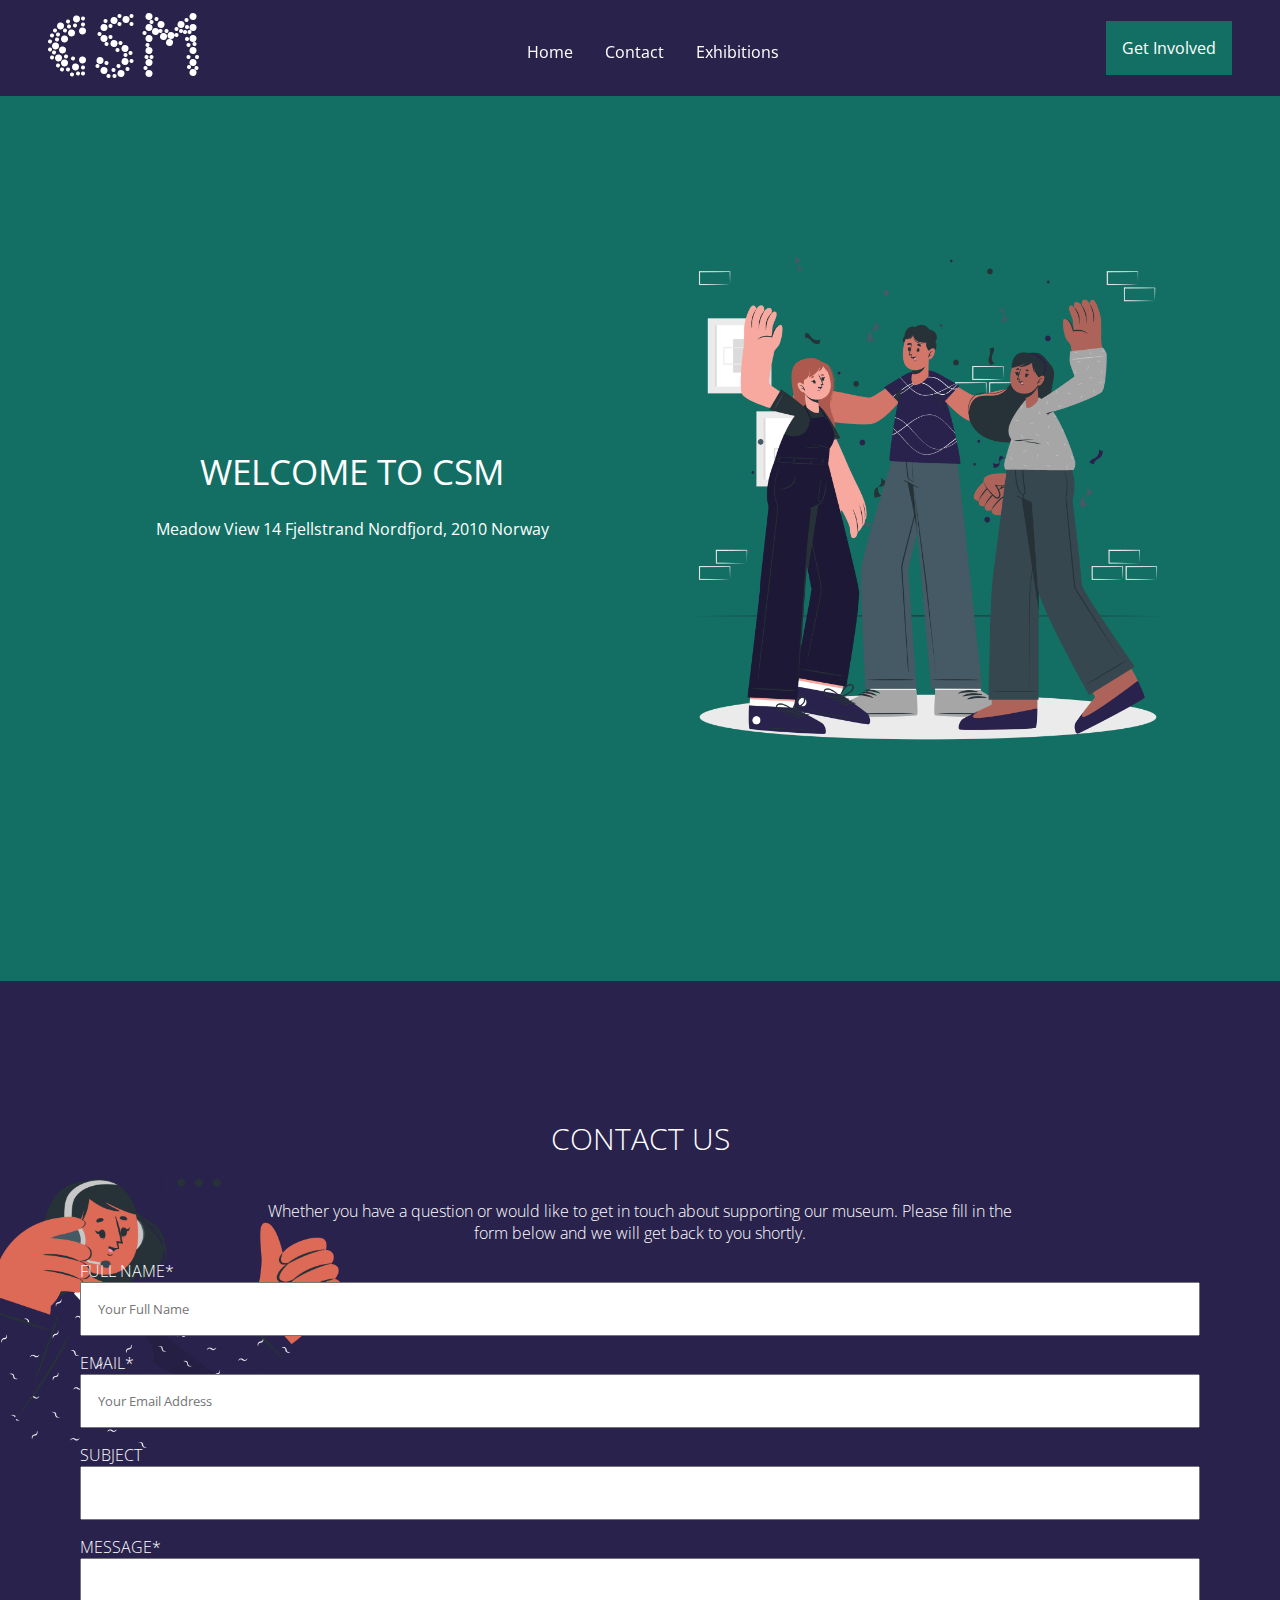
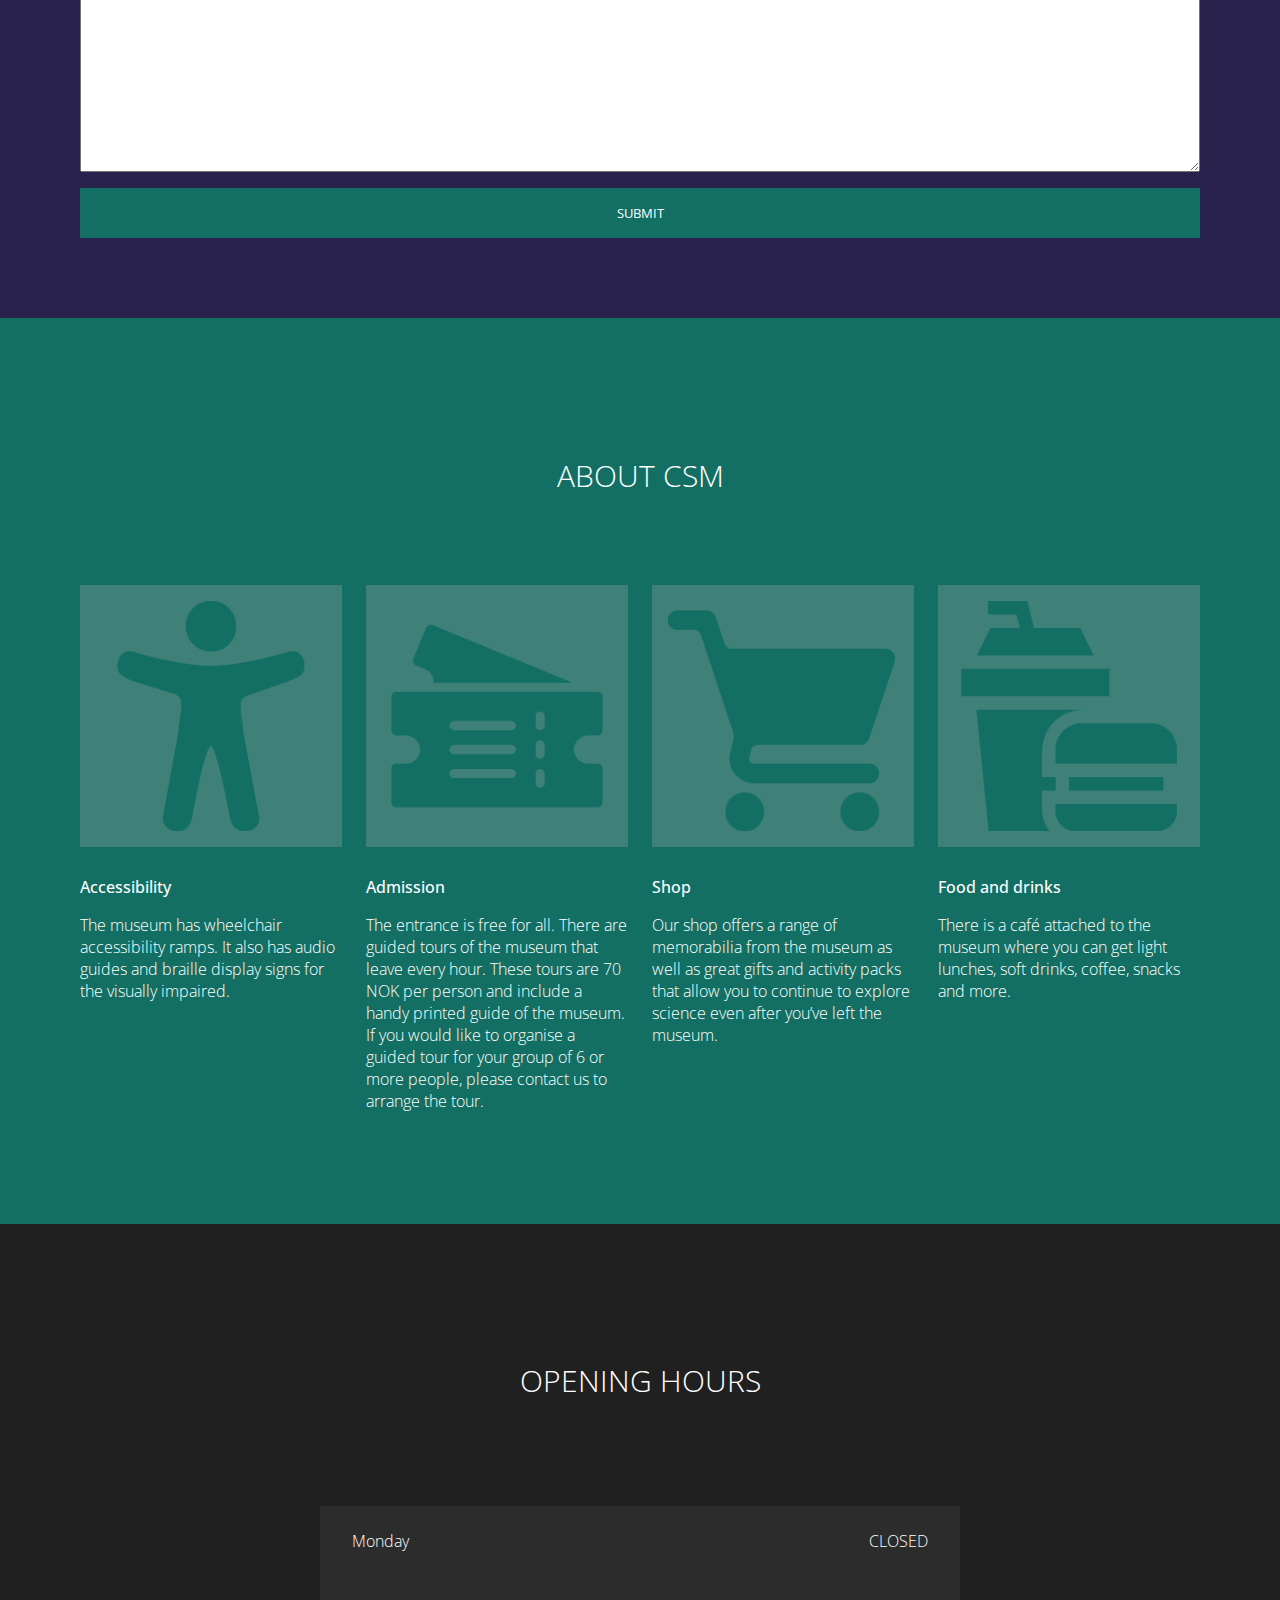
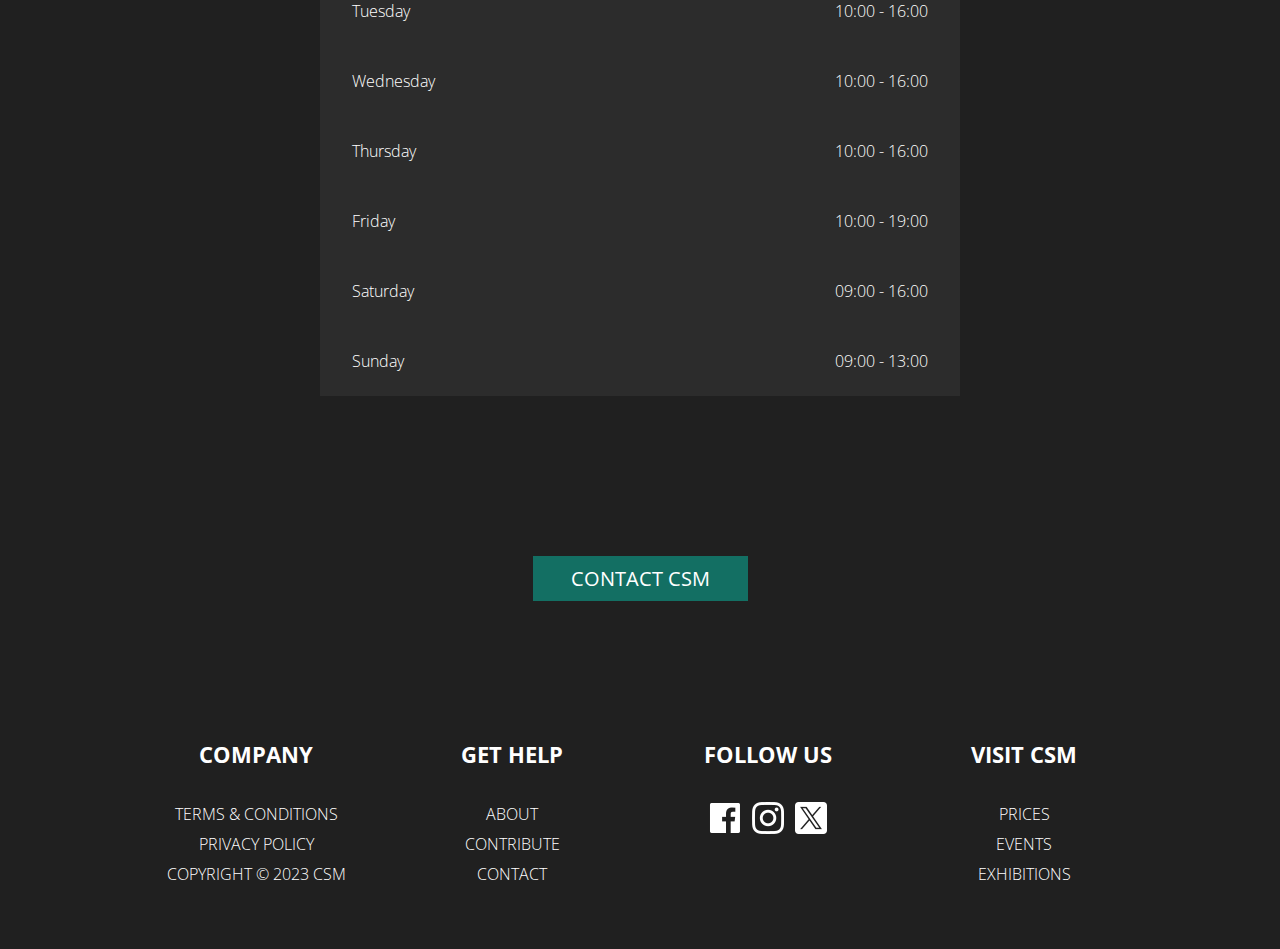
==== commit 8c9dd22c: "changed color and edited images" ====
--- a/contact.html
+++ b/contact.html
@@ -40,7 +40,10 @@
             <p>Meadow View 14 Fjellstrand Nordfjord, 2010 Norway</p>
           </div>
           <div class="astro-item none">
-            <img src="images/Welcome-cuate.png" alt="" />
+            <img
+              src="images/Welcome-cuate.png"
+              alt="image of three friends waving their hands to welcome somebody"
+            />
           </div>
         </div>
       </section>
@@ -100,16 +103,16 @@
         </div>
         <div class="container how-grid">
           <div class="how-item">
-            <img src="images/accessgreen.png" alt="accessibility icon" />
-          </div>
-          <div class="how-item">
-            <img src="images/ticketgreen.png" alt="ticket icon" />
-          </div>
-          <div class="how-item">
-            <img src="images/cartgreen.png" alt="shopping cart icon" />
-          </div>
-          <div class="how-item">
-            <img src="images/foodgreen.png" alt="food & drink icon" />
+            <img src="images/person.png" alt="accessibility icon" />
+          </div>
+          <div class="how-item">
+            <img src="images/biljett.png" alt="ticket icon" />
+          </div>
+          <div class="how-item">
+            <img src="images/vagn.png" alt="shopping cart icon" />
+          </div>
+          <div class="how-item">
+            <img src="images/mat.png" alt="food & drink icon" />
           </div>
           <div class="how-item">
             <span class="desc">Accessibility</span>
--- a/style.css
+++ b/style.css
@@ -16,8 +16,8 @@
 }
 
 :root {
-  --primary-green: #376047;
-  --secondary-green: #38704f;
+  --primary-green: #136f63;
+  --secondary-green: #3f8179;
   --body-bg: #202020;
   --primary-purple: #29224c;
   --secondary-purple: #342a66;
@@ -624,7 +624,7 @@
 .explore:hover,
 .visit:hover,
 .get-involved:hover {
-  box-shadow: #1b3324 5px 5px;
+  box-shadow: #080f0f 5px 5px;
 }
 
 .btn.explore-banner {
@@ -901,8 +901,8 @@
 }
 
 input[type="submit"]:hover {
-  background-color: #38704f;
-  box-shadow: #1b3324 5px 5px;
+  background-color: var(--secondary-green);
+  box-shadow: var(--primary-green) 5px 5px;
   transform: translateY(-5px);
   transition: ease-in 0.3s;
 }
@@ -942,7 +942,7 @@
 
 .how-item img {
   max-width: 100%;
-  background-color: #38704f;
+  background-color: var(--secondary-green);
   padding: 1rem;
 }
 
@@ -1004,10 +1004,6 @@
   text-align: right;
 }
 
-.getin {
-  background-image: url(images/getinvolvedbanner.png);
-  background-position: top right 80%;
-}
 
 .involved-grid {
   margin-top: 2rem;
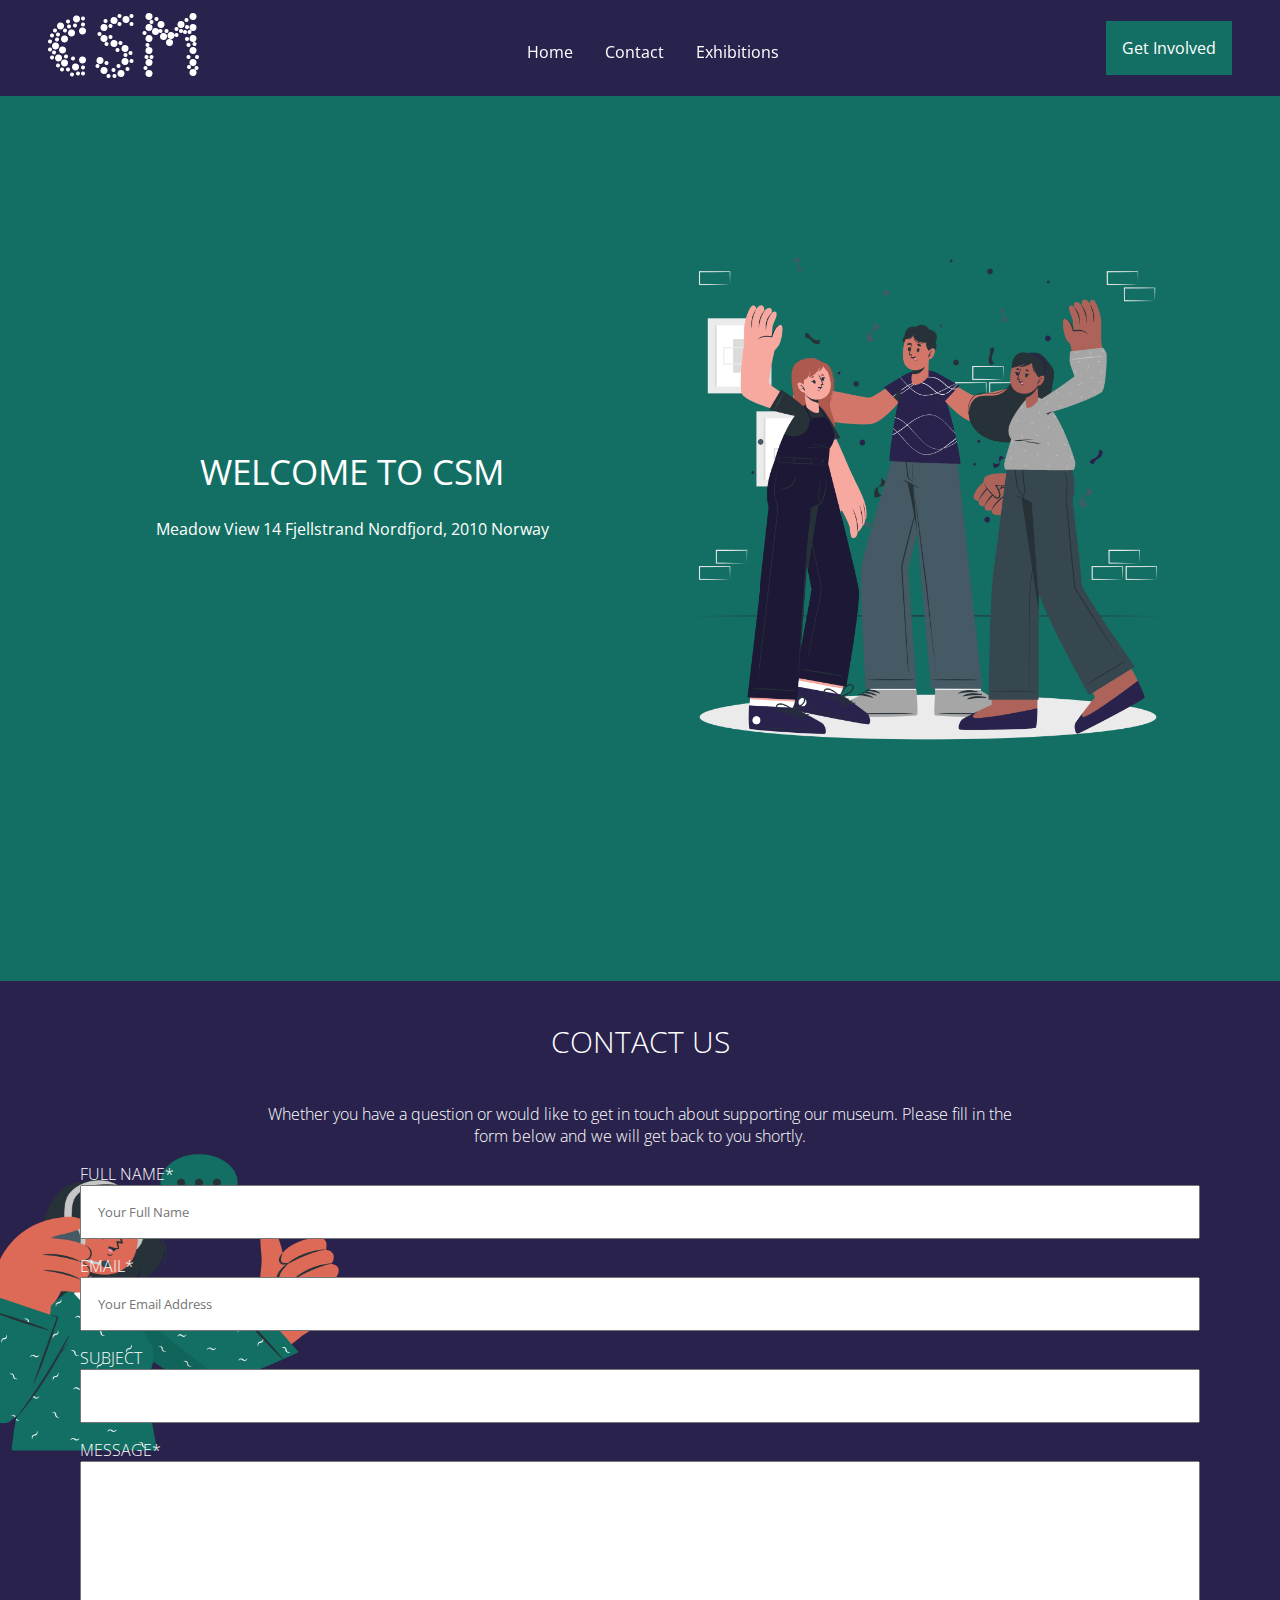
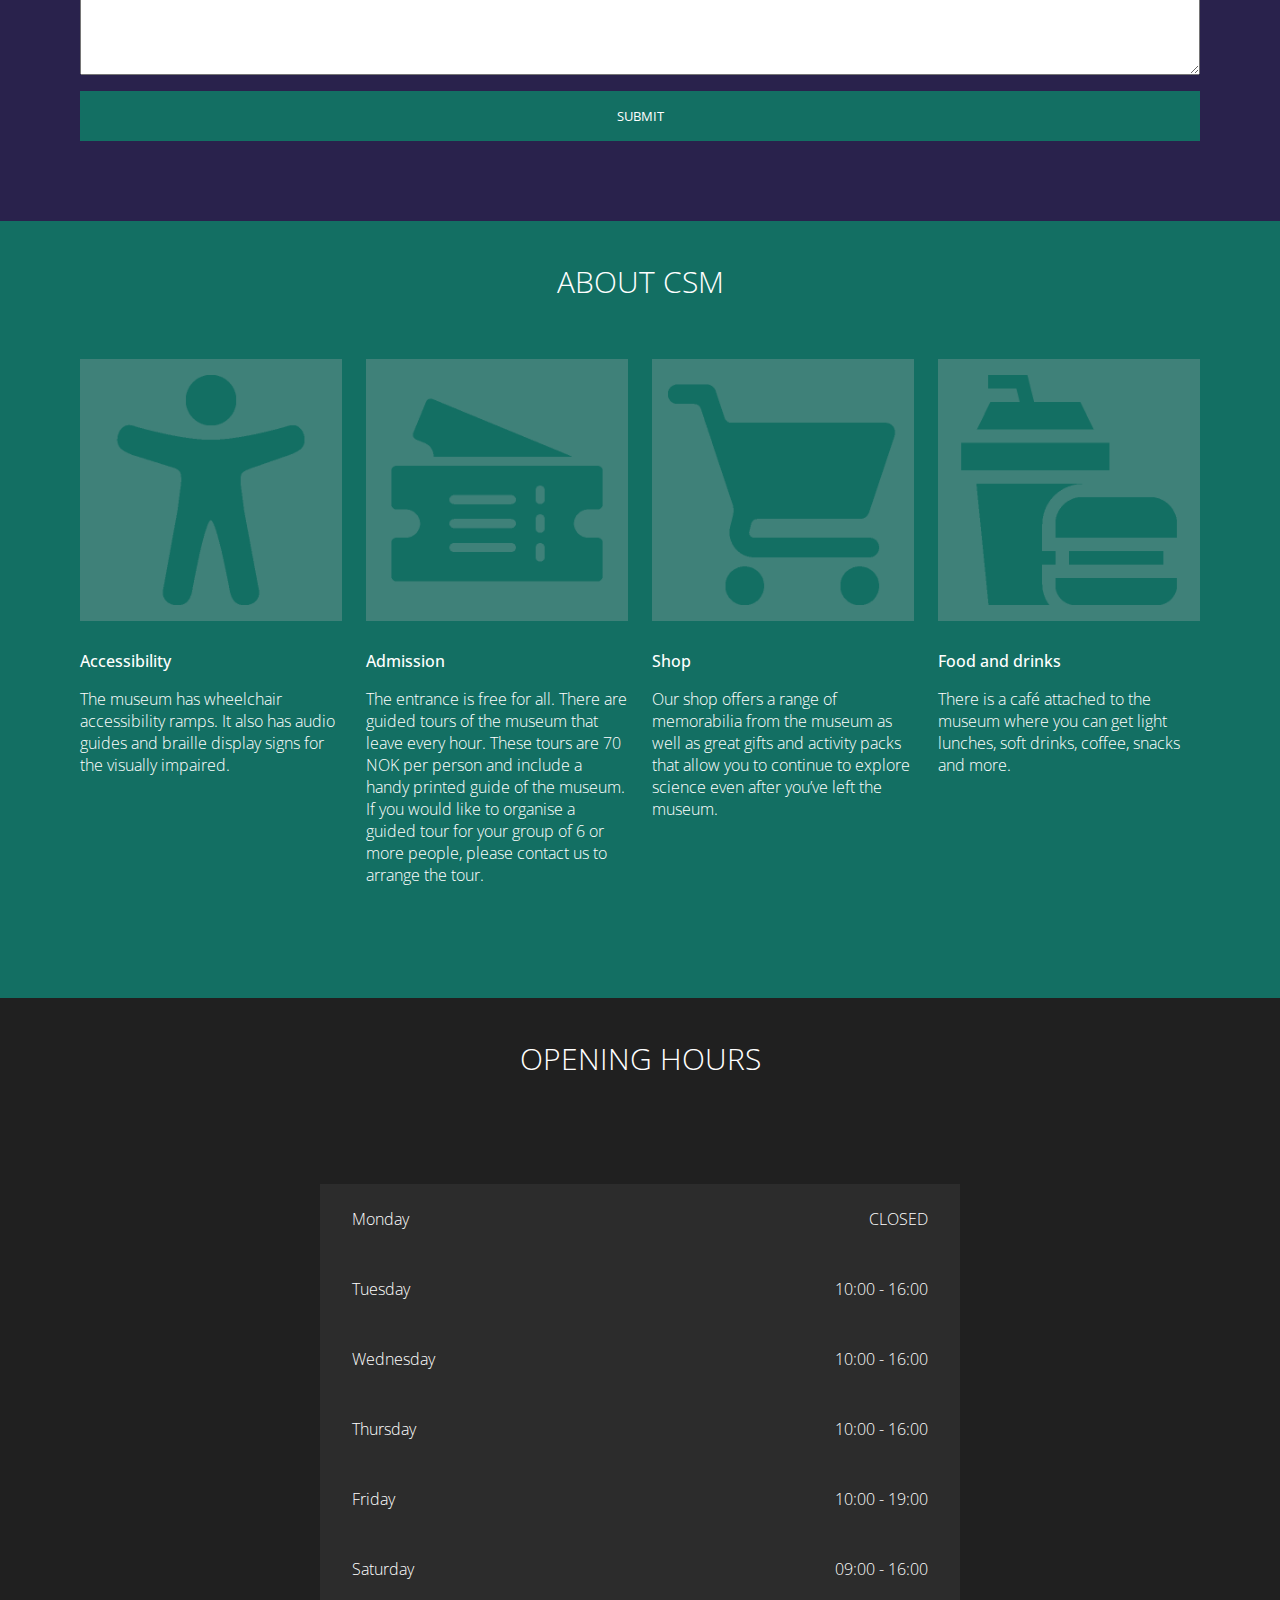
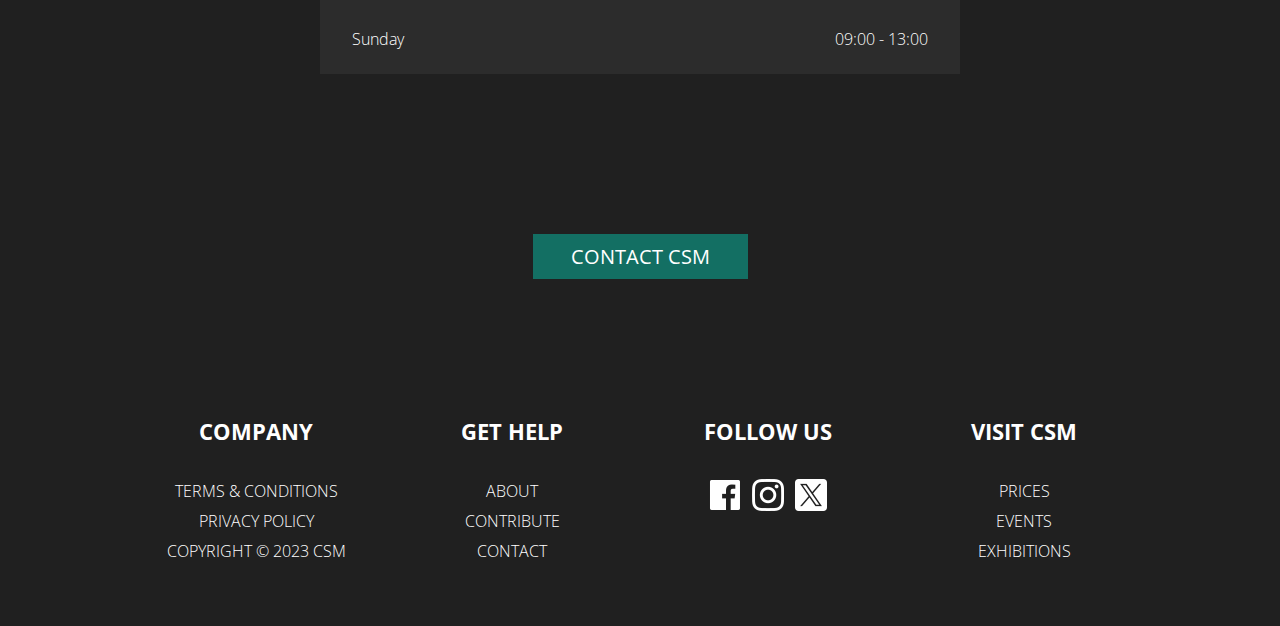
==== commit 597b476a: "alt edit" ====
--- a/contact.html
+++ b/contact.html
@@ -42,13 +42,13 @@
           <div class="astro-item none">
             <img
               src="images/Welcome-cuate.png"
-              alt="image of three friends waving their hands to welcome somebody"
+              alt="three friends waving their hands to welcome somebody"
             />
           </div>
         </div>
       </section>
 
-      <div id="contact-section" class="contact-bg">
+      <section id="contact-section" class="contact-bg">
         <div class="welcome">
           <h2 class="wlc">CONTACT US</h2>
         </div>
@@ -95,9 +95,9 @@
             </div>
           </form>
         </div>
-      </div>
-
-      <div id="aboutpage" class="how-to-explore">
+      </section>
+
+      <section id="aboutpage" class="how-to-explore">
         <div class="welcome">
           <h2 class="wlc">ABOUT CSM</h2>
         </div>
@@ -147,9 +147,9 @@
             </p>
           </div>
         </div>
-      </div>
-
-      <div id="time-section" class="time">
+      </section>
+
+      <section id="time-section" class="time">
         <div class="welcome">
           <h2 class="wlc">OPENING HOURS</h2>
         </div>
@@ -183,7 +183,7 @@
             <td>09:00 - 13:00</td>
           </tr>
         </table>
-      </div>
+      </section>
       <div class="cta">
         <button class="btn explore">
           <a href="#contact-section">CONTACT CSM</a>
--- a/style.css
+++ b/style.css
@@ -54,22 +54,21 @@
 }
 
 .top-nav {
-    display: flex;
-    flex-direction: row;
-    align-items: center;
-    justify-content: space-between;
-    background-color: rgba(41,34,76,0.99);
-    backdrop-filter: blur(1rem);
-    color: #fff;
-    height: 60px;
-    padding: 3em;
-    position: fixed;
-    z-index: 99999;
-    width: 100%;
-  }
-  
-  .menu {
-    display: flex;
+  display: flex;
+  flex-direction: row;
+  align-items: center;
+  justify-content: space-between;
+  background-color: rgba(41, 34, 76, 0.98);
+  color: #fff;
+  height: 60px;
+  padding: 3em;
+  position: fixed;
+  z-index: 99999;
+  width: 100%;
+}
+
+.menu {
+  display: flex;
 
   list-style-type: none;
   margin: 0;
@@ -114,8 +113,8 @@
   display: block;
   background-color: var(--primary-white);
   position: absolute;
-  height: 2px;
-  width: 50px;
+  height: 3px;
+  width: 40px;
   transition: 400ms ease;
   border-radius: 99999px;
 }
@@ -231,11 +230,11 @@
   color: var(--primary-white);
   font-weight: 300;
   line-height: 30px;
-  transition: all .2s ease-in-out;
+  transition: all 0.2s ease-in-out;
 }
 
 .footer-col li:hover {
-  transform: scale(1.1)
+  transform: scale(1.1);
 }
 
 .footer-col li {
@@ -273,15 +272,15 @@
 /* HOME PAGE */
 
 .banner {
-    background-color: var(--primary-purple);
-    padding-top: 200px;
-    padding-bottom: 200px;
-    justify-content: center;
-    align-items: center;
-    margin-inline: auto;
-    background-size: cover;
-    overflow-x: hidden;
-    min-height: 70vh;
+  background-color: var(--primary-purple);
+  padding-top: 200px;
+  padding-bottom: 200px;
+  justify-content: center;
+  align-items: center;
+  margin-inline: auto;
+  background-size: cover;
+  overflow-x: hidden;
+  min-height: 70vh;
 }
 
 .greenastro {
@@ -349,24 +348,19 @@
   display: flex;
   justify-content: center;
   align-items: center;
-  margin-top: 5rem;
 }
 
 .wlc {
   color: var(--primary-white);
   font-size: 30px;
   font-weight: 300;
-}
-
+  margin-top: 2.5rem;
+}
 
 @media (max-width: 500px) {
   .opening {
     font-size: 20px;
   }
-}
-
-.opening {
-  margin-top: -40px;
 }
 
 .opening a {
@@ -464,7 +458,7 @@
   background-position: top right 15%;
 }
 
- .exhibition-grid > a {
+.exhibition-grid > a {
   text-decoration: none;
 }
 
@@ -508,6 +502,42 @@
   padding-block: 2rem;
 }
 
+.news-letter {
+  background-color: white;
+}
+
+.news-item form {
+  margin-bottom: 1rem;
+  border: 1px solid var(--primary-purple);
+}
+
+.news-letter-flex {
+  color: var(--primary-purple);
+  display: flex;
+  justify-content: center;
+  align-items: center;
+  padding: 1rem;
+}
+
+.news-item h2 {
+  font-weight: 500;
+}
+
+.news-item p {
+  font-weight: 400;
+  color: var(--body-bg);
+}
+
+.news-item img {
+  max-width: 100%;
+}
+
+@media (max-width: 600px) {
+  .news-letter-flex {
+    flex-direction: column;
+  }
+}
+
 .flex {
   display: flex;
   align-items: center;
@@ -585,6 +615,7 @@
 
 .gallery-item:first-child {
   background-image: url(images/flatart-polarb.png);
+  animation: moveColumn;
 }
 .gallery-item:nth-child(2) {
   background-image: url(images/flatart-plane.png);
@@ -613,7 +644,6 @@
     grid-template-columns: repeat(2, 1fr);
   }
 }
-
 
 .explore {
   background-color: var(--primary-green);
@@ -661,7 +691,6 @@
   margin-top: 1.5rem;
 }
 
-
 .explore-bg {
   background-color: var(--primary-purple);
   padding-bottom: 2rem;
@@ -675,11 +704,9 @@
   padding-bottom: 5rem;
 }
 
-
 .explore-card img {
   max-width: 100%;
   background-color: var(--secondary-purple);
-
 }
 
 .explore-card {
@@ -694,7 +721,6 @@
   font-weight: 300;
 }
 
-
 @media (max-width: 1050px) {
   .explore-flex {
     flex-direction: column;
@@ -707,20 +733,21 @@
 
 /* EXHIBITION PAGE */
 
-
 .meta img {
   max-width: 100%;
   -moz-animation: spinHorizontal 3s infinite linear;
-  -o-animation: spinHorizontal 3s infinite linear;    
+  -o-animation: spinHorizontal 3s infinite linear;
   -webkit-animation: spinHorizontal 3s infinite linear;
   animation: spinHorizontal 3s infinite linear;
 }
 
-
-  
 @keyframes spinHorizontal {
-  0% { transform: rotateY(0deg); }
-  100% { transform: rotateY(360deg); }
+  0% {
+    transform: rotateY(0deg);
+  }
+  100% {
+    transform: rotateY(360deg);
+  }
 }
 
 .ex-container {
@@ -810,7 +837,8 @@
   transition: ease-out 0.5s;
 }
 
-.ex-item:hover::before {
+.ex-item:hover::before,
+.ex-item:active::before {
   opacity: 1;
 }
 
@@ -824,7 +852,6 @@
   }
 }
 
-
 .intrested {
   display: grid;
   justify-content: center;
@@ -833,6 +860,11 @@
   color: var(--primary-white);
 }
 
+.ex-item:active::before,
+.ex-item:active .overlay-content {
+  opacity: 1;
+}
+
 .event-bg {
   background-color: var(--primary-green);
 }
@@ -847,10 +879,6 @@
 
 .intrested p {
   margin-top: -10px;
-}
-
-.toppad {
-  padding-top: 2rem;
 }
 
 .contact-banner {
@@ -909,9 +937,8 @@
 
 .contact-bg {
   background-color: var(--primary-purple);
-  padding-top: 2rem;
   padding-bottom: 4rem;
-  background-image: url(images/activesupp.png);
+  background-image: url(images/customersupp.png);
   background-position: top left -25%;
   background-size: 50%;
   background-repeat: no-repeat;
@@ -936,7 +963,6 @@
 
 .how-to-explore {
   background-color: var(--primary-green);
-  padding-top: 2rem;
   padding-bottom: 4rem;
 }
 
@@ -947,7 +973,6 @@
 }
 
 .how-grid {
-  margin-top: 2rem;
   display: grid;
   grid-template-columns: repeat(4, 1fr);
   gap: 1.5rem;
@@ -980,7 +1005,6 @@
 }
 .time {
   background: var(--body-bg);
-  padding-top: 2rem;
   padding-bottom: 4rem;
 }
 
@@ -1004,9 +1028,7 @@
   text-align: right;
 }
 
-
 .involved-grid {
-  margin-top: 2rem;
   display: grid;
   grid-template-columns: repeat(3, 1fr);
   gap: 1.5rem;
